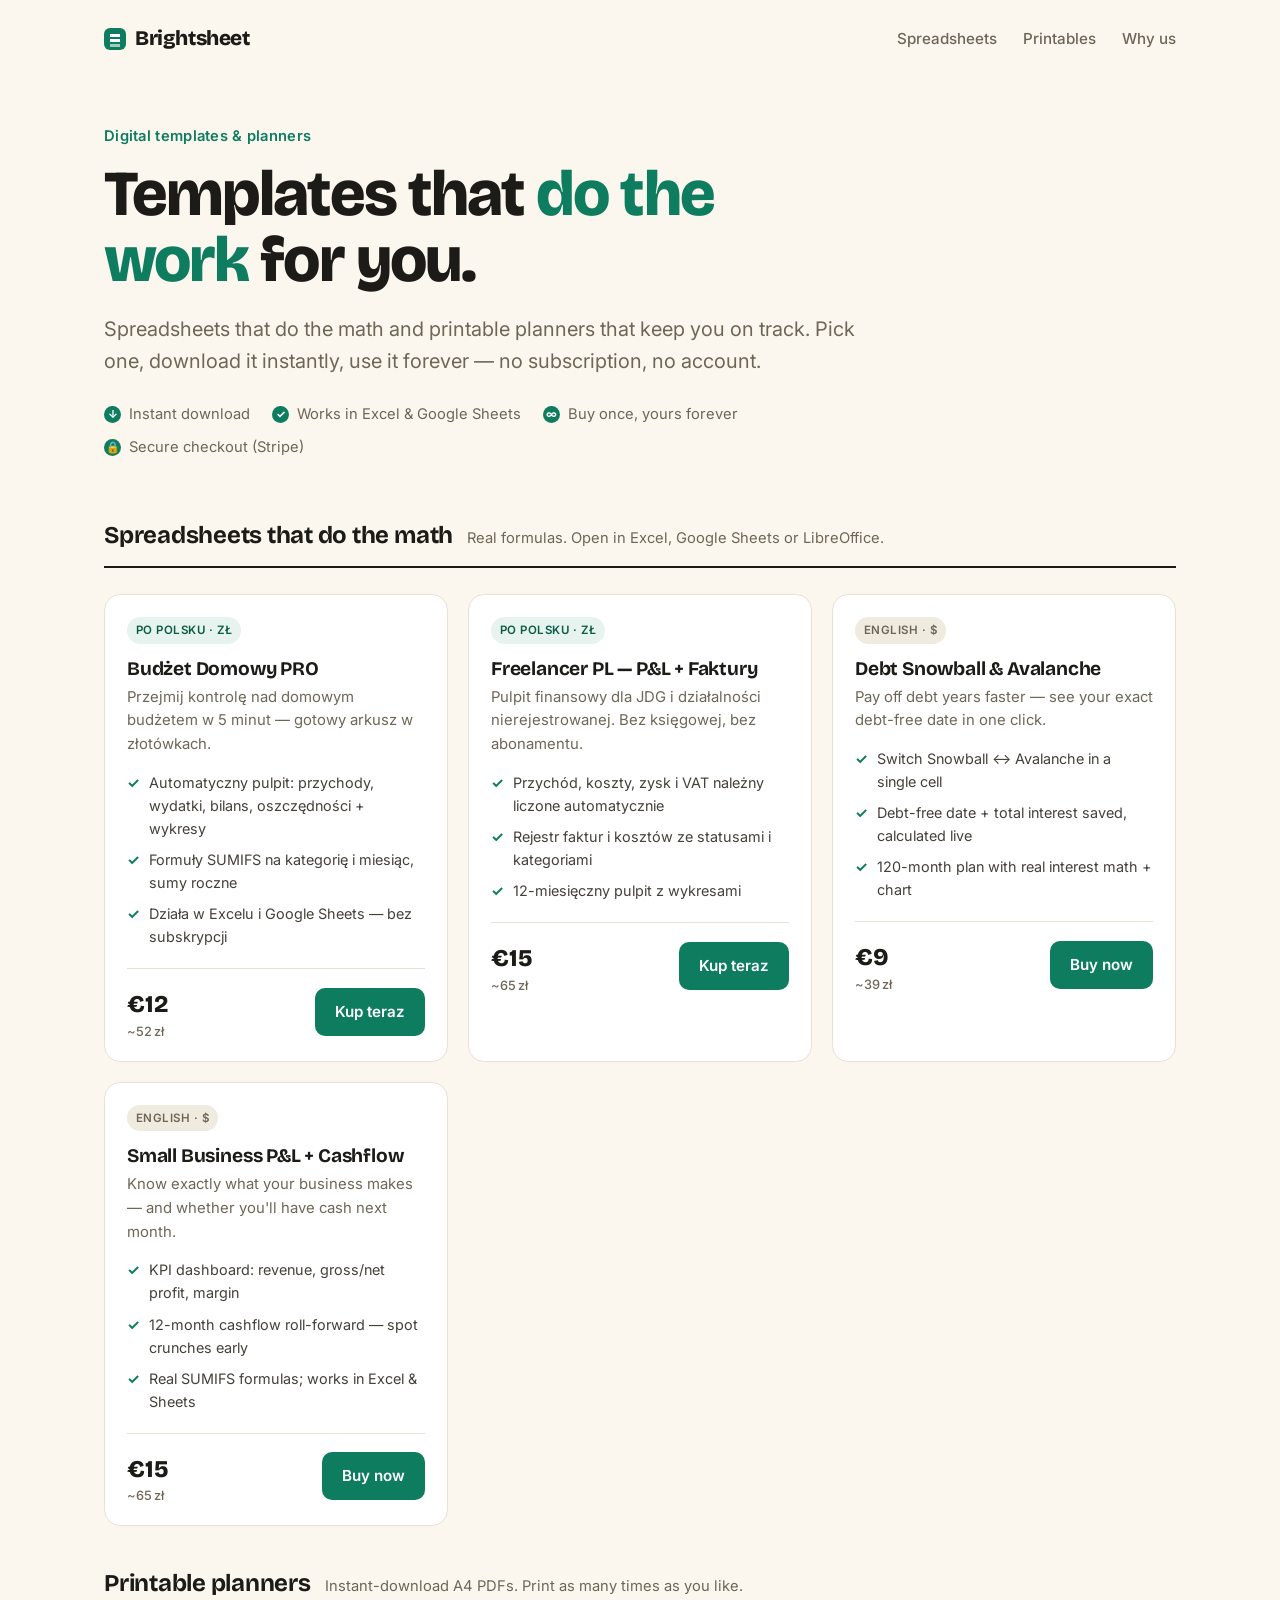
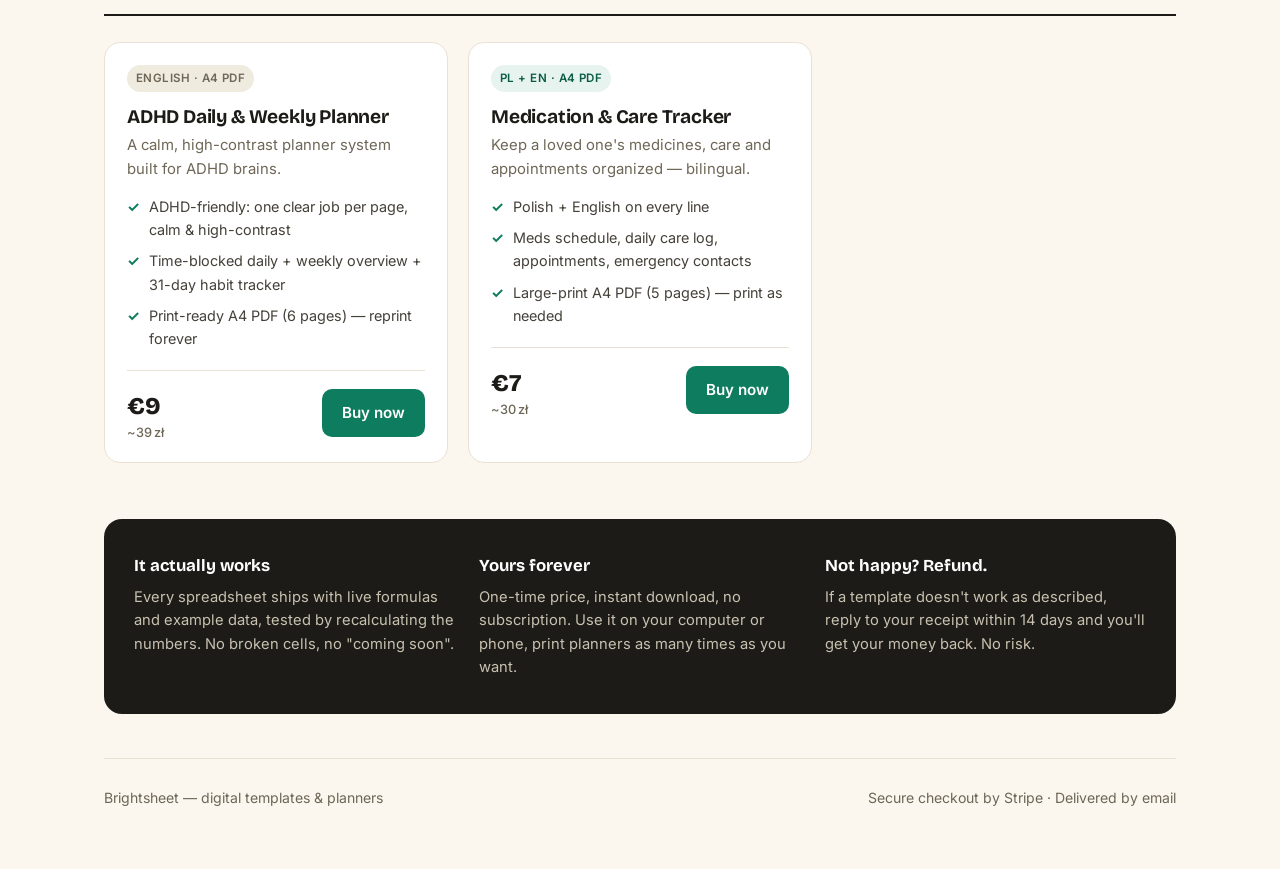
==== docs/index.html @ 7591a25f "Brightsheet storefront: 6 digital products with live Stripe checkout Co-Authored-By: Claude Opus 4.8" ====
<!DOCTYPE html>
<html lang="en">
<head>
<script>document.documentElement.classList.add("js");</script>
<meta charset="UTF-8" />
<meta name="viewport" content="width=device-width, initial-scale=1.0" />
<title>Brightsheet — templates &amp; planners that do the work for you</title>
<meta name="description" content="Spreadsheets that do the math and printable planners that keep you on track. Instant download, works in Excel & Google Sheets, yours forever." />
<meta property="og:type" content="website" />
<meta property="og:title" content="Brightsheet — templates & planners that do the work for you" />
<meta property="og:description" content="Budget, freelancer P&L, debt payoff, small-business cashflow, ADHD planner, care tracker. Instant download. Works in Excel & Google Sheets." />
<meta property="og:url" content="https://dismaaay.github.io/brightsheet/" />
<meta name="twitter:card" content="summary_large_image" />
<link rel="preconnect" href="https://fonts.googleapis.com" />
<link rel="preconnect" href="https://fonts.gstatic.com" crossorigin />
<link href="https://fonts.googleapis.com/css2?family=Bricolage+Grotesque:opsz,wght@12..96,500;12..96,700;12..96,800&family=Inter:wght@400;500;600&display=swap" rel="stylesheet" />
<style>
  :root {
    --paper: #FBF7EF;
    --card: #FFFFFF;
    --ink: #1C1B17;
    --muted: #6E6757;
    --line: #E9E1D3;
    --green: #0E7C5E;
    --green-deep: #0A5C45;
    --amber: #E9A23B;
    --display: "Bricolage Grotesque", system-ui, sans-serif;
    --body: "Inter", system-ui, sans-serif;
    --maxw: 1120px;
  }
  * { box-sizing: border-box; margin: 0; padding: 0; }
  html { scroll-behavior: smooth; }
  body { background: var(--paper); color: var(--ink); font-family: var(--body); line-height: 1.6; -webkit-font-smoothing: antialiased; }
  ::selection { background: var(--green); color: #fff; }
  .wrap { max-width: var(--maxw); margin: 0 auto; padding: 0 24px; }
  a { color: inherit; }

  header.nav { display: flex; align-items: center; justify-content: space-between; padding: 22px 0; }
  .brand { font-family: var(--display); font-weight: 800; font-size: 1.3rem; letter-spacing: -0.02em; display: flex; align-items: center; gap: 9px; }
  .brand .mark { width: 22px; height: 22px; border-radius: 6px; background: var(--green); display: inline-block; position: relative; }
  .brand .mark::after { content: ""; position: absolute; inset: 6px 6px auto 6px; height: 3px; background: #fff; box-shadow: 0 5px 0 #fff, 0 10px 0 rgba(255,255,255,.6); }
  .nav .links a { text-decoration: none; color: var(--muted); margin-left: 22px; font-size: 0.95rem; font-weight: 500; }
  .nav .links a:hover { color: var(--ink); }
  @media (max-width: 620px){ .nav .links { display: none; } }

  /* hero */
  .hero { padding: 48px 0 26px; max-width: 760px; }
  .eyebrow { font-weight: 600; color: var(--green); letter-spacing: 0.02em; font-size: 0.92rem; }
  .hero h1 { font-family: var(--display); font-weight: 800; font-size: clamp(2.3rem, 6vw, 4rem); line-height: 1.03; letter-spacing: -0.03em; margin: 12px 0 0; }
  .hero h1 em { font-style: normal; color: var(--green); }
  .hero p { color: var(--muted); font-size: clamp(1.05rem, 1.7vw, 1.25rem); margin-top: 20px; max-width: 60ch; }
  .trust { display: flex; flex-wrap: wrap; gap: 10px 22px; margin-top: 26px; font-size: 0.92rem; color: var(--muted); }
  .trust span { display: inline-flex; align-items: center; gap: 8px; }
  .trust .tick { width: 17px; height: 17px; border-radius: 50%; background: var(--green); color: #fff; display: inline-grid; place-items: center; font-size: 11px; font-weight: 700; }

  /* category */
  .cat { padding: 30px 0 8px; }
  .cat-head { display: flex; align-items: baseline; gap: 14px; border-bottom: 2px solid var(--ink); padding-bottom: 12px; margin-bottom: 26px; }
  .cat-head h2 { font-family: var(--display); font-weight: 700; font-size: 1.5rem; letter-spacing: -0.01em; }
  .cat-head .note { color: var(--muted); font-size: 0.92rem; }

  .grid { display: grid; grid-template-columns: repeat(3, 1fr); gap: 20px; }
  @media (max-width: 900px){ .grid { grid-template-columns: 1fr 1fr; } }
  @media (max-width: 620px){ .grid { grid-template-columns: 1fr; } }

  .card { background: var(--card); border: 1px solid var(--line); border-radius: 16px; padding: 22px; display: flex; flex-direction: column; transition: transform .18s ease, box-shadow .18s ease; }
  .card:hover { transform: translateY(-3px); box-shadow: 0 18px 40px -22px rgba(28,27,23,.35); }
  .card .tag { align-self: flex-start; font-size: 0.72rem; font-weight: 600; letter-spacing: 0.04em; text-transform: uppercase; padding: 4px 9px; border-radius: 999px; background: #F0EBDF; color: var(--muted); }
  .card .tag.pl { background: #E7F3EE; color: var(--green-deep); }
  .card h3 { font-family: var(--display); font-weight: 700; font-size: 1.2rem; letter-spacing: -0.01em; margin: 14px 0 6px; line-height: 1.15; }
  .card .sub { color: var(--muted); font-size: 0.93rem; }
  .card ul { list-style: none; margin: 14px 0 0; display: flex; flex-direction: column; gap: 8px; }
  .card li { position: relative; padding-left: 22px; font-size: 0.9rem; color: #45413a; }
  .card li::before { content: "✓"; position: absolute; left: 0; color: var(--green); font-weight: 700; }
  .card .buy { margin-top: 20px; display: flex; align-items: center; justify-content: space-between; gap: 12px; padding-top: 16px; border-top: 1px solid var(--line); }
  .price { font-family: var(--display); font-weight: 800; font-size: 1.5rem; letter-spacing: -0.01em; }
  .price small { font-family: var(--body); font-weight: 500; font-size: 0.8rem; color: var(--muted); display: block; line-height: 1; margin-top: 2px; }
  .btn { background: var(--green); color: #fff; text-decoration: none; font-weight: 600; font-size: 0.95rem; padding: 12px 20px; border-radius: 10px; white-space: nowrap; transition: background .18s; }
  .btn:hover { background: var(--green-deep); }

  /* guarantee band */
  .band { margin: 48px 0 10px; background: var(--ink); color: #F5F0E6; border-radius: 18px; padding: 34px 30px; display: grid; grid-template-columns: repeat(3,1fr); gap: 24px; }
  @media (max-width: 760px){ .band { grid-template-columns: 1fr; } }
  .band h4 { font-family: var(--display); font-weight: 700; font-size: 1.05rem; margin-bottom: 6px; color: #fff; }
  .band p { color: #C9C1B0; font-size: 0.92rem; }

  footer { margin-top: 44px; padding: 28px 0 60px; border-top: 1px solid var(--line); color: var(--muted); font-size: 0.88rem; display: flex; justify-content: space-between; flex-wrap: wrap; gap: 10px; }

  html.js .reveal { opacity: 0; transform: translateY(16px); transition: opacity .6s ease, transform .6s ease; }
  html.js .reveal.in { opacity: 1; transform: none; }
  @media (prefers-reduced-motion: reduce){ *,*::before,*::after{ animation:none!important; transition:none!important; } html.js .reveal{ opacity:1; transform:none; } html{ scroll-behavior:auto; } }
  :focus-visible { outline: 2px solid var(--green); outline-offset: 3px; border-radius: 6px; }
</style>
</head>
<body>
<div class="wrap">
  <header class="nav">
    <div class="brand"><span class="mark" aria-hidden="true"></span> Brightsheet</div>
    <nav class="links" aria-label="Primary">
      <a href="#spreadsheets">Spreadsheets</a>
      <a href="#printables">Printables</a>
      <a href="#guarantee">Why us</a>
    </nav>
  </header>

  <section class="hero">
    <div class="eyebrow">Digital templates &amp; planners</div>
    <h1>Templates that <em>do the work</em> for you.</h1>
    <p>Spreadsheets that do the math and printable planners that keep you on track. Pick one, download it instantly, use it forever — no subscription, no account.</p>
    <div class="trust">
      <span><span class="tick">↓</span> Instant download</span>
      <span><span class="tick">✓</span> Works in Excel &amp; Google Sheets</span>
      <span><span class="tick">∞</span> Buy once, yours forever</span>
      <span><span class="tick">🔒</span> Secure checkout (Stripe)</span>
    </div>
  </section>

  <!-- SPREADSHEETS -->
  <section class="cat" id="spreadsheets">
    <div class="cat-head"><h2>Spreadsheets that do the math</h2><span class="note">Real formulas. Open in Excel, Google Sheets or LibreOffice.</span></div>
    <div class="grid">

      <article class="card reveal">
        <span class="tag pl">Po polsku · zł</span>
        <h3>Budżet Domowy PRO</h3>
        <p class="sub">Przejmij kontrolę nad domowym budżetem w 5 minut — gotowy arkusz w złotówkach.</p>
        <ul>
          <li>Automatyczny pulpit: przychody, wydatki, bilans, oszczędności + wykresy</li>
          <li>Formuły SUMIFS na kategorię i miesiąc, sumy roczne</li>
          <li>Działa w Excelu i Google Sheets — bez subskrypcji</li>
        </ul>
        <div class="buy">
          <div class="price">€12<small>~52 zł</small></div>
          <a class="btn" href="https://buy.stripe.com/14A3cwc358R63Hp0Ov1gs04">Kup teraz</a>
        </div>
      </article>

      <article class="card reveal">
        <span class="tag pl">Po polsku · zł</span>
        <h3>Freelancer PL — P&amp;L + Faktury</h3>
        <p class="sub">Pulpit finansowy dla JDG i działalności nierejestrowanej. Bez księgowej, bez abonamentu.</p>
        <ul>
          <li>Przychód, koszty, zysk i VAT należny liczone automatycznie</li>
          <li>Rejestr faktur i kosztów ze statusami i kategoriami</li>
          <li>12-miesięczny pulpit z wykresami</li>
        </ul>
        <div class="buy">
          <div class="price">€15<small>~65 zł</small></div>
          <a class="btn" href="https://buy.stripe.com/bJecN6ffh4AQcdV8gX1gs05">Kup teraz</a>
        </div>
      </article>

      <article class="card reveal">
        <span class="tag">English · $</span>
        <h3>Debt Snowball &amp; Avalanche</h3>
        <p class="sub">Pay off debt years faster — see your exact debt-free date in one click.</p>
        <ul>
          <li>Switch Snowball ↔ Avalanche in a single cell</li>
          <li>Debt-free date + total interest saved, calculated live</li>
          <li>120-month plan with real interest math + chart</li>
        </ul>
        <div class="buy">
          <div class="price">€9<small>~39 zł</small></div>
          <a class="btn" href="https://buy.stripe.com/5kQ00k6IL5EU4Lt0Ov1gs06">Buy now</a>
        </div>
      </article>

      <article class="card reveal">
        <span class="tag">English · $</span>
        <h3>Small Business P&amp;L + Cashflow</h3>
        <p class="sub">Know exactly what your business makes — and whether you'll have cash next month.</p>
        <ul>
          <li>KPI dashboard: revenue, gross/net profit, margin</li>
          <li>12-month cashflow roll-forward — spot crunches early</li>
          <li>Real SUMIFS formulas; works in Excel &amp; Sheets</li>
        </ul>
        <div class="buy">
          <div class="price">€15<small>~65 zł</small></div>
          <a class="btn" href="https://buy.stripe.com/9B66oI3wz2sI7XFgNt1gs09">Buy now</a>
        </div>
      </article>

    </div>
  </section>

  <!-- PRINTABLES -->
  <section class="cat" id="printables">
    <div class="cat-head"><h2>Printable planners</h2><span class="note">Instant-download A4 PDFs. Print as many times as you like.</span></div>
    <div class="grid">

      <article class="card reveal">
        <span class="tag">English · A4 PDF</span>
        <h3>ADHD Daily &amp; Weekly Planner</h3>
        <p class="sub">A calm, high-contrast planner system built for ADHD brains.</p>
        <ul>
          <li>ADHD-friendly: one clear job per page, calm &amp; high-contrast</li>
          <li>Time-blocked daily + weekly overview + 31-day habit tracker</li>
          <li>Print-ready A4 PDF (6 pages) — reprint forever</li>
        </ul>
        <div class="buy">
          <div class="price">€9<small>~39 zł</small></div>
          <a class="btn" href="https://buy.stripe.com/3cI9AU0kn3wMgubgNt1gs07">Buy now</a>
        </div>
      </article>

      <article class="card reveal">
        <span class="tag pl">PL + EN · A4 PDF</span>
        <h3>Medication &amp; Care Tracker</h3>
        <p class="sub">Keep a loved one's medicines, care and appointments organized — bilingual.</p>
        <ul>
          <li>Polish + English on every line</li>
          <li>Meds schedule, daily care log, appointments, emergency contacts</li>
          <li>Large-print A4 PDF (5 pages) — print as needed</li>
        </ul>
        <div class="buy">
          <div class="price">€7<small>~30 zł</small></div>
          <a class="btn" href="https://buy.stripe.com/dRm7sM0kn9VacdV2WD1gs08">Buy now</a>
        </div>
      </article>

    </div>
  </section>

  <!-- GUARANTEE -->
  <section class="band" id="guarantee">
    <div>
      <h4>It actually works</h4>
      <p>Every spreadsheet ships with live formulas and example data, tested by recalculating the numbers. No broken cells, no "coming soon".</p>
    </div>
    <div>
      <h4>Yours forever</h4>
      <p>One-time price, instant download, no subscription. Use it on your computer or phone, print planners as many times as you want.</p>
    </div>
    <div>
      <h4>Not happy? Refund.</h4>
      <p>If a template doesn't work as described, reply to your receipt within 14 days and you'll get your money back. No risk.</p>
    </div>
  </section>

  <footer>
    <span>Brightsheet — digital templates &amp; planners</span>
    <span>Secure checkout by Stripe · Delivered by email</span>
  </footer>
</div>
<script>
  (function(){ var io=new IntersectionObserver(function(es){es.forEach(function(e){if(e.isIntersecting){e.target.classList.add("in");io.unobserve(e.target);}})},{threshold:0.12}); document.querySelectorAll(".reveal").forEach(function(el){io.observe(el);}); })();
</script>
</body>
</html>
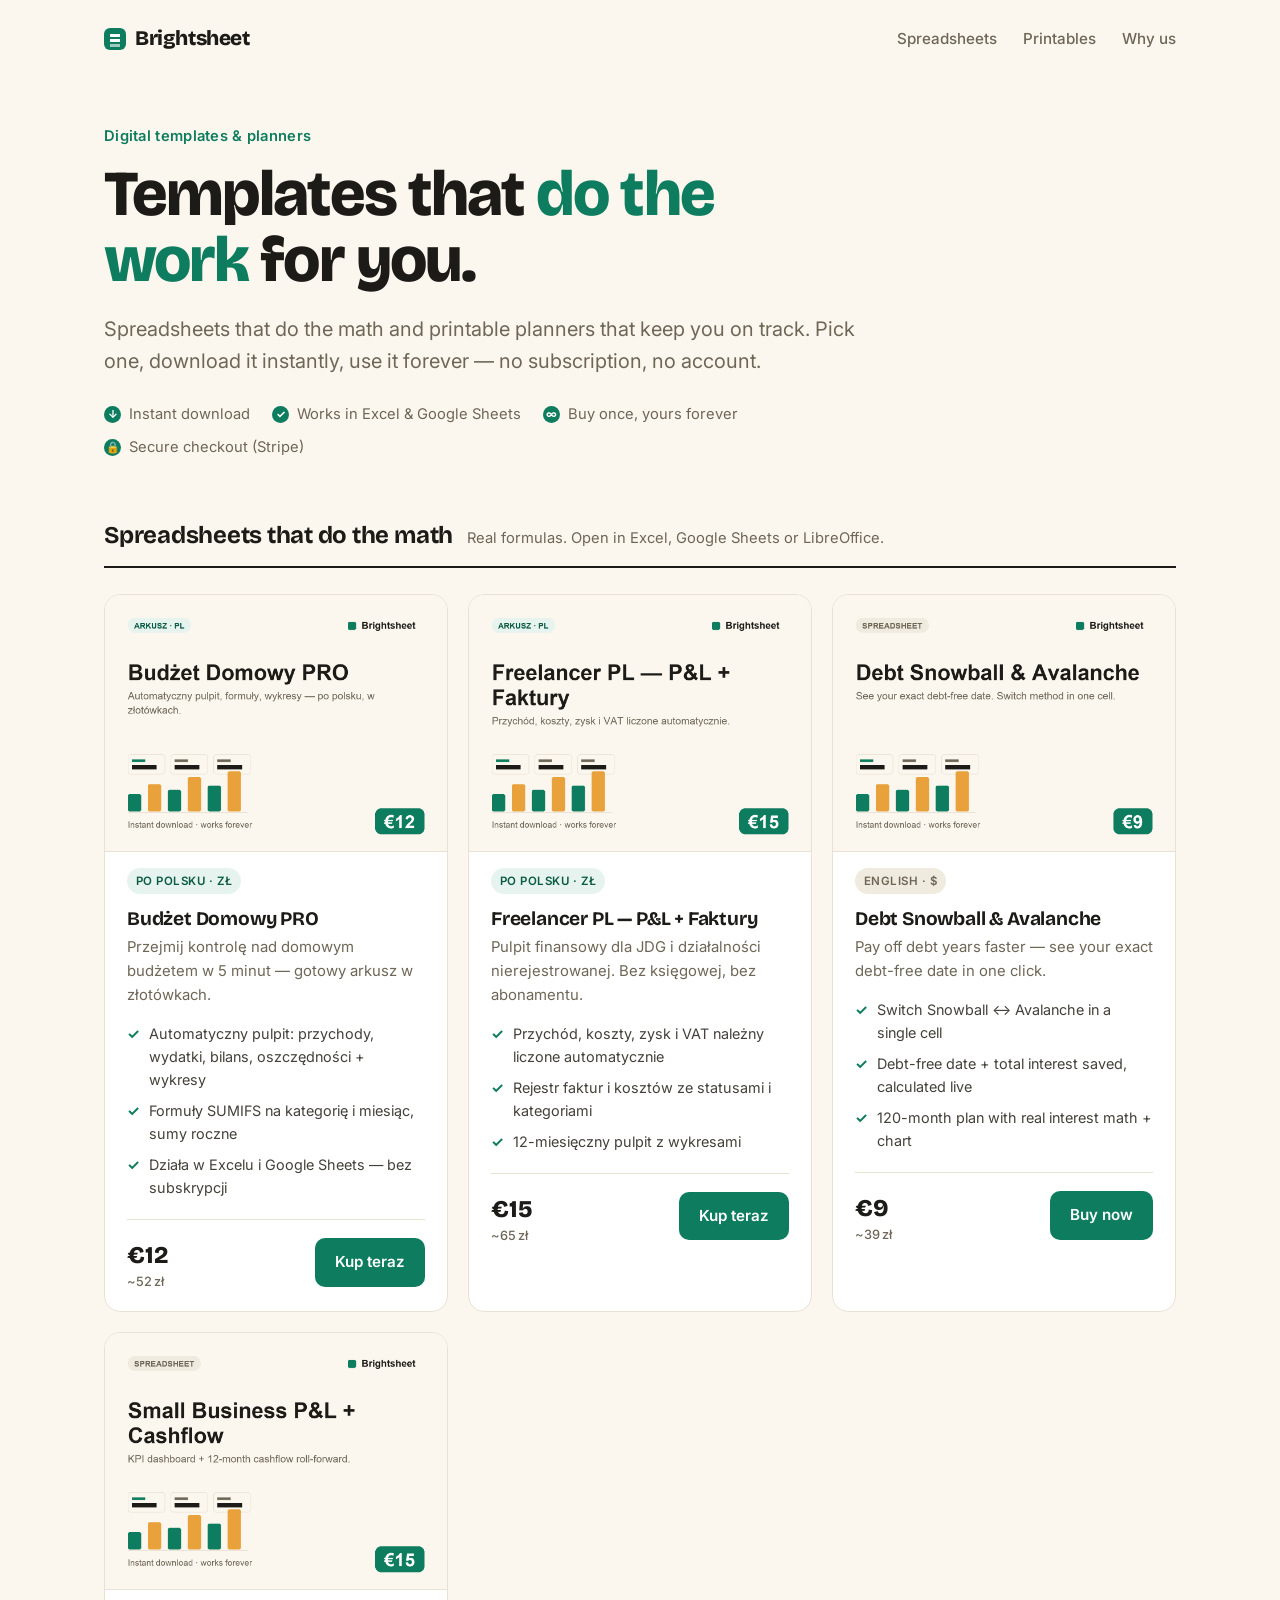
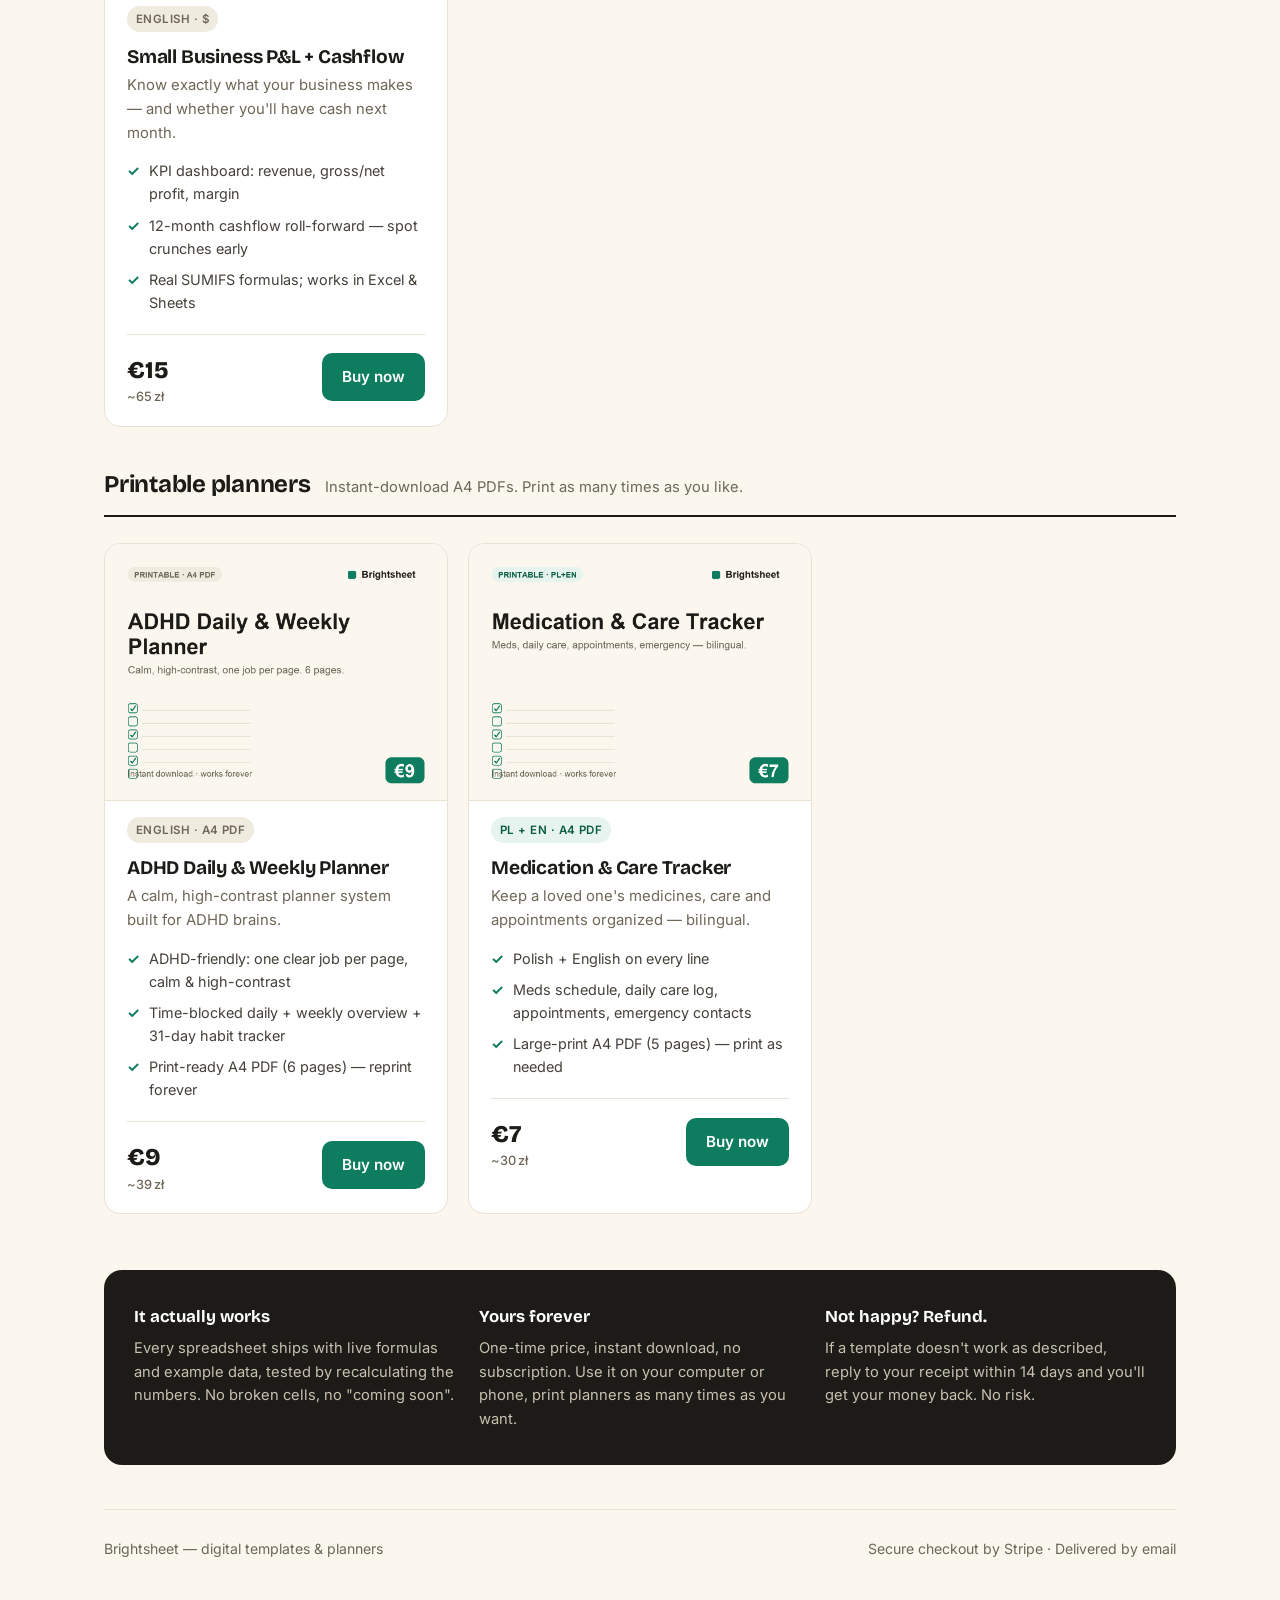
==== commit 5ba295ad: "Add product cover images to store cards" ====
--- a/docs/index.html
+++ b/docs/index.html
@@ -67,6 +67,7 @@
   .card:hover { transform: translateY(-3px); box-shadow: 0 18px 40px -22px rgba(28,27,23,.35); }
   .card .tag { align-self: flex-start; font-size: 0.72rem; font-weight: 600; letter-spacing: 0.04em; text-transform: uppercase; padding: 4px 9px; border-radius: 999px; background: #F0EBDF; color: var(--muted); }
   .card .tag.pl { background: #E7F3EE; color: var(--green-deep); }
+  .card .thumb { width: calc(100% + 44px); margin: -22px -22px 16px -22px; display: block; aspect-ratio: 1200 / 900; object-fit: cover; border-radius: 15px 15px 0 0; border-bottom: 1px solid var(--line); background: var(--paper); }
   .card h3 { font-family: var(--display); font-weight: 700; font-size: 1.2rem; letter-spacing: -0.01em; margin: 14px 0 6px; line-height: 1.15; }
   .card .sub { color: var(--muted); font-size: 0.93rem; }
   .card ul { list-style: none; margin: 14px 0 0; display: flex; flex-direction: column; gap: 8px; }
@@ -121,6 +122,7 @@
     <div class="grid">
 
       <article class="card reveal">
+        <img class="thumb" src="img/budzet-domowy-pro.png" alt="Budżet Domowy PRO — podgląd" loading="lazy" />
         <span class="tag pl">Po polsku · zł</span>
         <h3>Budżet Domowy PRO</h3>
         <p class="sub">Przejmij kontrolę nad domowym budżetem w 5 minut — gotowy arkusz w złotówkach.</p>
@@ -136,6 +138,7 @@
       </article>
 
       <article class="card reveal">
+        <img class="thumb" src="img/freelancer-pl-pnl.png" alt="Freelancer PL P&amp;L — podgląd" loading="lazy" />
         <span class="tag pl">Po polsku · zł</span>
         <h3>Freelancer PL — P&amp;L + Faktury</h3>
         <p class="sub">Pulpit finansowy dla JDG i działalności nierejestrowanej. Bez księgowej, bez abonamentu.</p>
@@ -151,6 +154,7 @@
       </article>
 
       <article class="card reveal">
+        <img class="thumb" src="img/debt-snowball.png" alt="Debt Snowball &amp; Avalanche — preview" loading="lazy" />
         <span class="tag">English · $</span>
         <h3>Debt Snowball &amp; Avalanche</h3>
         <p class="sub">Pay off debt years faster — see your exact debt-free date in one click.</p>
@@ -166,6 +170,7 @@
       </article>
 
       <article class="card reveal">
+        <img class="thumb" src="img/smallbiz-pnl-en.png" alt="Small Business P&amp;L + Cashflow — preview" loading="lazy" />
         <span class="tag">English · $</span>
         <h3>Small Business P&amp;L + Cashflow</h3>
         <p class="sub">Know exactly what your business makes — and whether you'll have cash next month.</p>
@@ -189,6 +194,7 @@
     <div class="grid">
 
       <article class="card reveal">
+        <img class="thumb" src="img/adhd-daily-planner.png" alt="ADHD Daily &amp; Weekly Planner — preview" loading="lazy" />
         <span class="tag">English · A4 PDF</span>
         <h3>ADHD Daily &amp; Weekly Planner</h3>
         <p class="sub">A calm, high-contrast planner system built for ADHD brains.</p>
@@ -204,6 +210,7 @@
       </article>
 
       <article class="card reveal">
+        <img class="thumb" src="img/care-med-tracker.png" alt="Medication &amp; Care Tracker — preview" loading="lazy" />
         <span class="tag pl">PL + EN · A4 PDF</span>
         <h3>Medication &amp; Care Tracker</h3>
         <p class="sub">Keep a loved one's medicines, care and appointments organized — bilingual.</p>
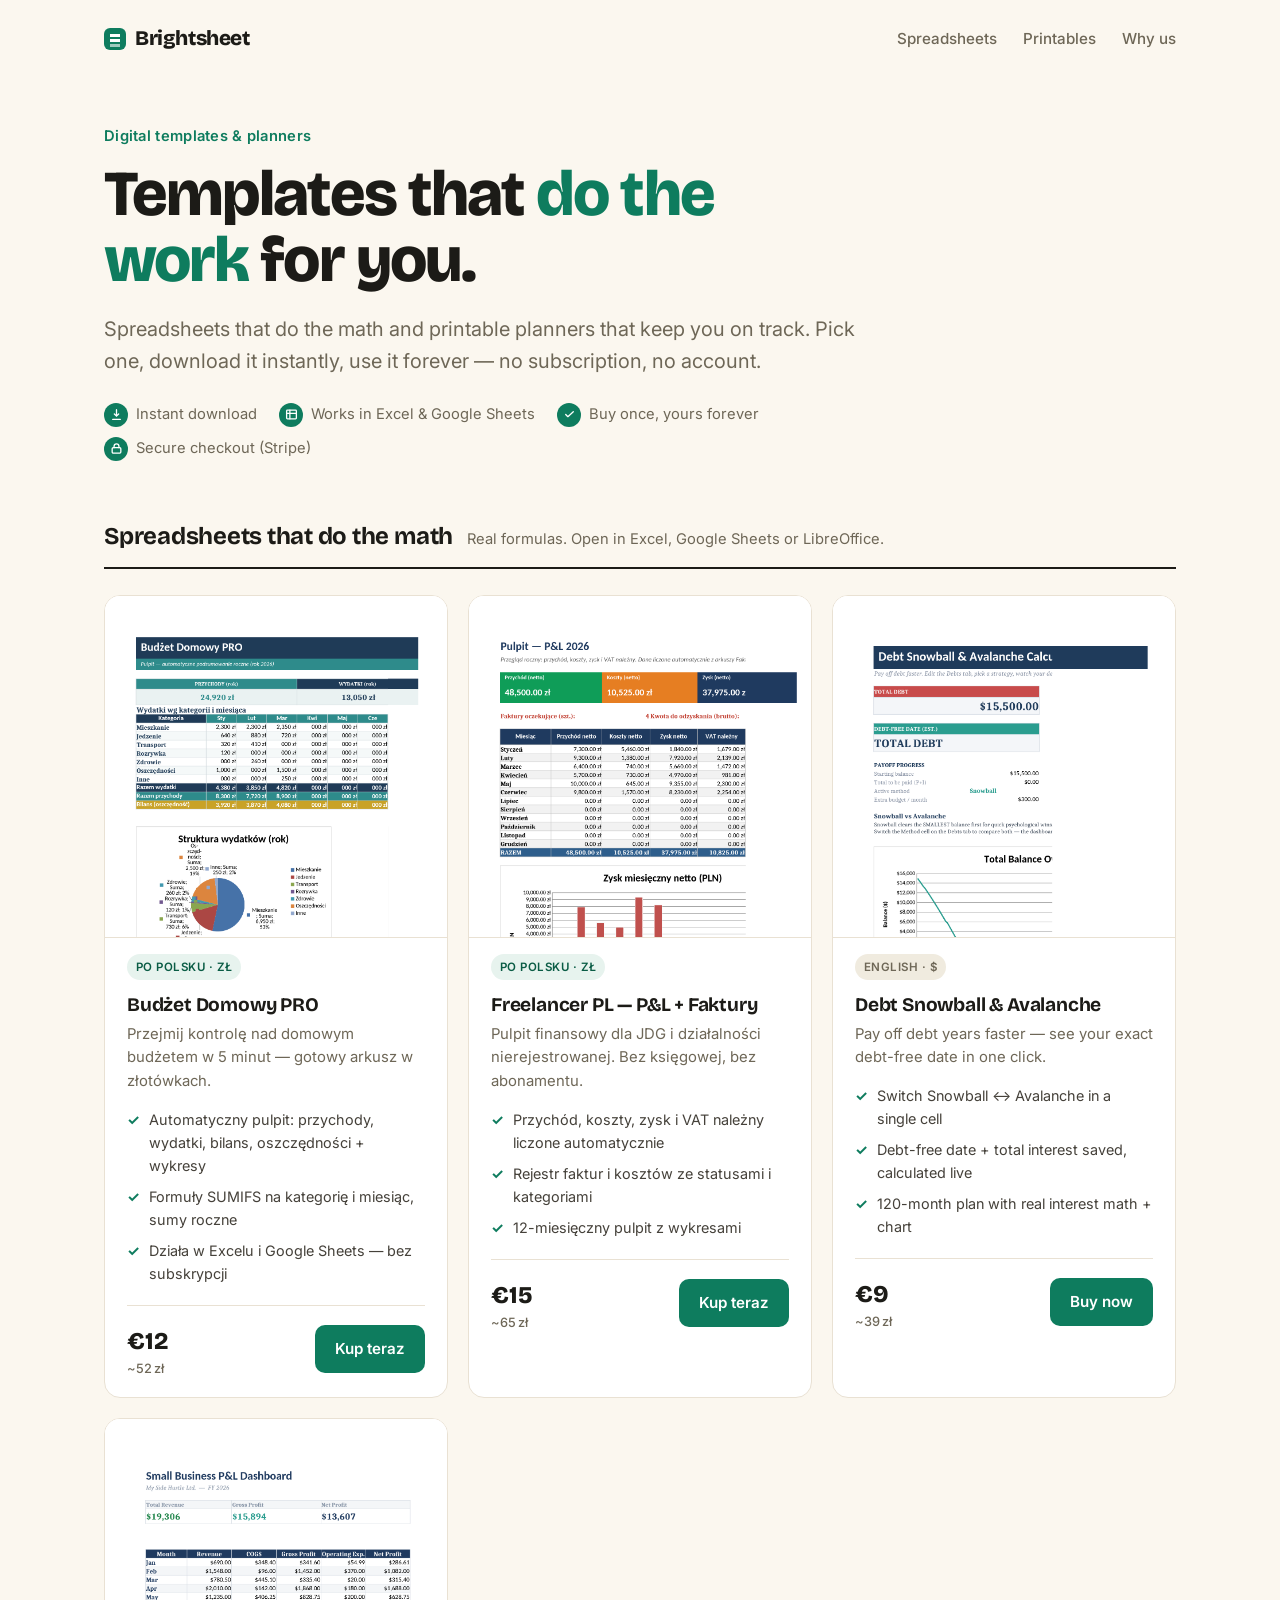
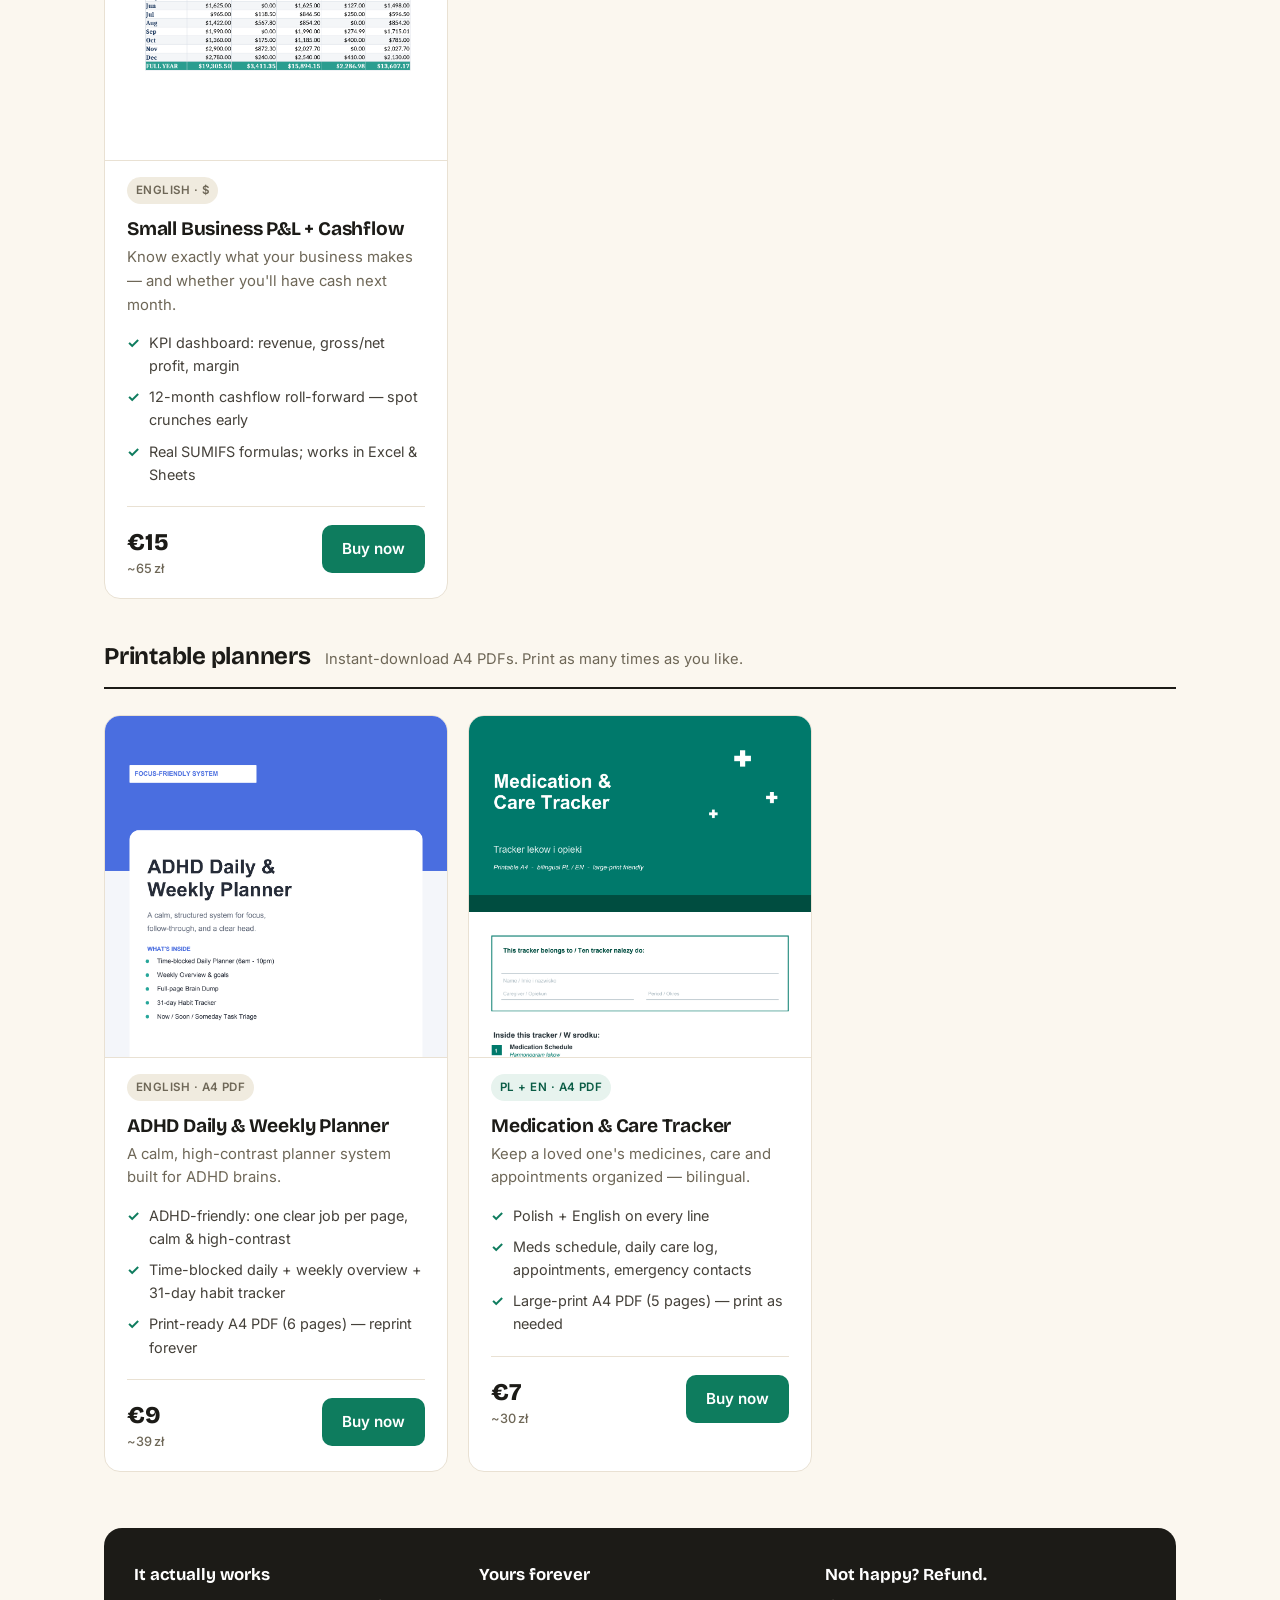
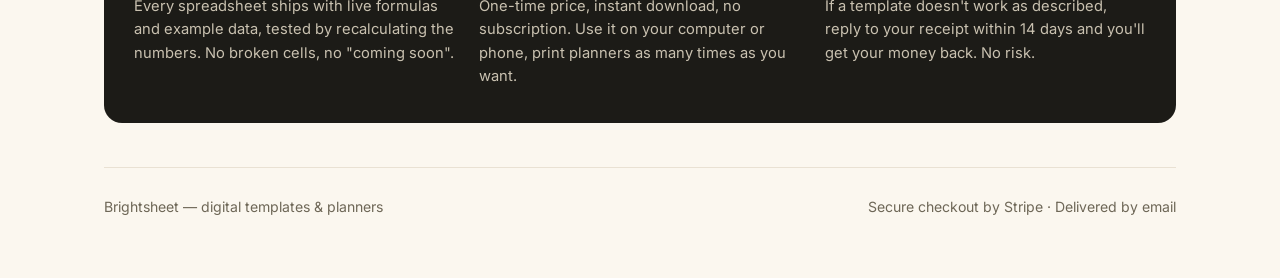
==== commit 53737724: "No-slop pass: real product-render thumbnails + SVG trust icons (square peek)" ====
--- a/docs/index.html
+++ b/docs/index.html
@@ -51,7 +51,9 @@
   .hero p { color: var(--muted); font-size: clamp(1.05rem, 1.7vw, 1.25rem); margin-top: 20px; max-width: 60ch; }
   .trust { display: flex; flex-wrap: wrap; gap: 10px 22px; margin-top: 26px; font-size: 0.92rem; color: var(--muted); }
   .trust span { display: inline-flex; align-items: center; gap: 8px; }
-  .trust .tick { width: 17px; height: 17px; border-radius: 50%; background: var(--green); color: #fff; display: inline-grid; place-items: center; font-size: 11px; font-weight: 700; }
+  .trust .tick { width: 24px; height: 24px; border-radius: 50%; background: var(--green); color: #fff; display: inline-grid; place-items: center; flex: none; }
+  .trust .tick svg { width: 13px; height: 13px; stroke: #fff; fill: none; stroke-width: 2.4; stroke-linecap: round; stroke-linejoin: round; }
+  .trust span { line-height: 1.2; }
 
   /* category */
   .cat { padding: 30px 0 8px; }
@@ -67,7 +69,7 @@
   .card:hover { transform: translateY(-3px); box-shadow: 0 18px 40px -22px rgba(28,27,23,.35); }
   .card .tag { align-self: flex-start; font-size: 0.72rem; font-weight: 600; letter-spacing: 0.04em; text-transform: uppercase; padding: 4px 9px; border-radius: 999px; background: #F0EBDF; color: var(--muted); }
   .card .tag.pl { background: #E7F3EE; color: var(--green-deep); }
-  .card .thumb { width: calc(100% + 44px); margin: -22px -22px 16px -22px; display: block; aspect-ratio: 1200 / 900; object-fit: cover; border-radius: 15px 15px 0 0; border-bottom: 1px solid var(--line); background: var(--paper); }
+  .card .thumb { width: calc(100% + 44px); margin: -22px -22px 16px -22px; display: block; aspect-ratio: 1 / 1; object-fit: cover; object-position: top center; border-radius: 15px 15px 0 0; border-bottom: 1px solid var(--line); background: #fff; }
   .card h3 { font-family: var(--display); font-weight: 700; font-size: 1.2rem; letter-spacing: -0.01em; margin: 14px 0 6px; line-height: 1.15; }
   .card .sub { color: var(--muted); font-size: 0.93rem; }
   .card ul { list-style: none; margin: 14px 0 0; display: flex; flex-direction: column; gap: 8px; }
@@ -109,10 +111,10 @@
     <h1>Templates that <em>do the work</em> for you.</h1>
     <p>Spreadsheets that do the math and printable planners that keep you on track. Pick one, download it instantly, use it forever — no subscription, no account.</p>
     <div class="trust">
-      <span><span class="tick">↓</span> Instant download</span>
-      <span><span class="tick">✓</span> Works in Excel &amp; Google Sheets</span>
-      <span><span class="tick">∞</span> Buy once, yours forever</span>
-      <span><span class="tick">🔒</span> Secure checkout (Stripe)</span>
+      <span><span class="tick"><svg viewBox="0 0 24 24"><path d="M12 3v12m0 0l-4-4m4 4l4-4M5 21h14"/></svg></span> Instant download</span>
+      <span><span class="tick"><svg viewBox="0 0 24 24"><rect x="3" y="4" width="18" height="16" rx="1.5"/><path d="M3 10h18M9 4v16"/></svg></span> Works in Excel &amp; Google Sheets</span>
+      <span><span class="tick"><svg viewBox="0 0 24 24"><path d="M5 12l4 4L19 7"/></svg></span> Buy once, yours forever</span>
+      <span><span class="tick"><svg viewBox="0 0 24 24"><rect x="4" y="10.5" width="16" height="10" rx="2"/><path d="M7.5 10.5V8a4.5 4.5 0 019 0v2.5"/></svg></span> Secure checkout (Stripe)</span>
     </div>
   </section>
 
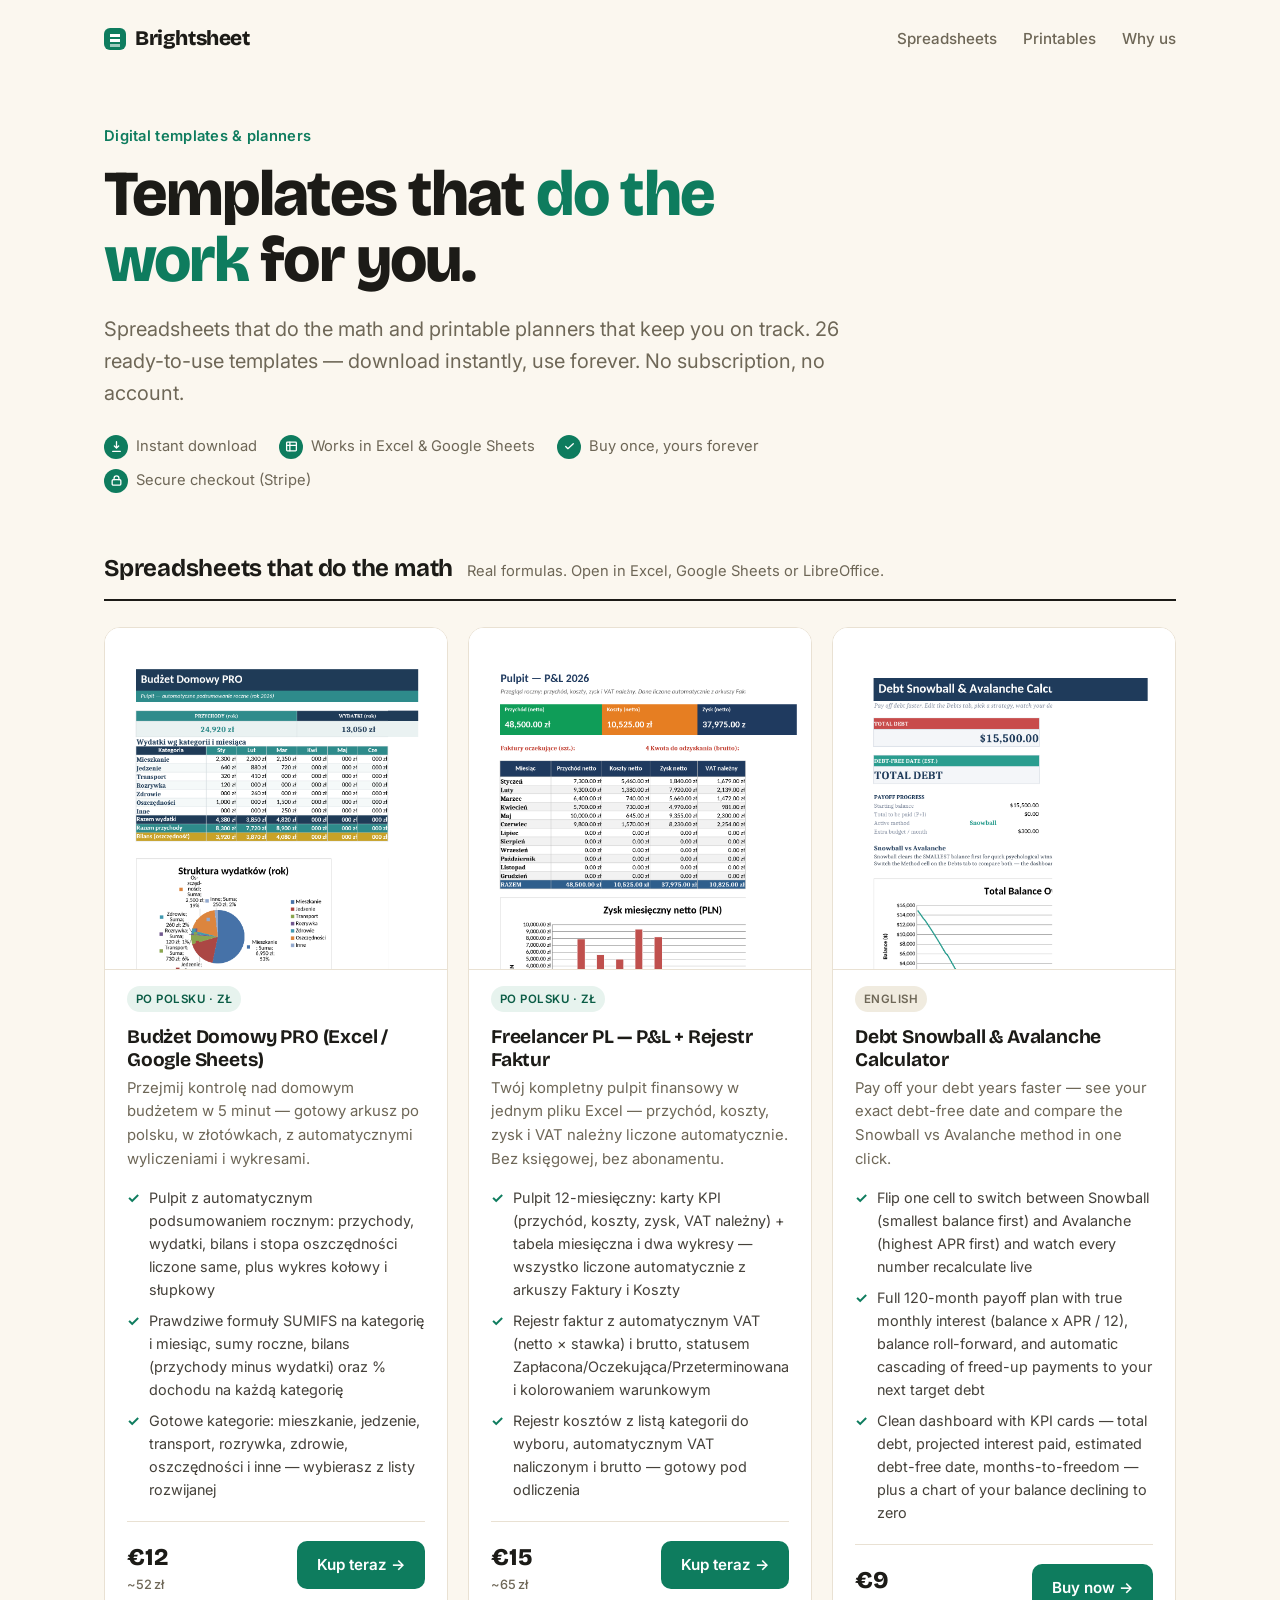
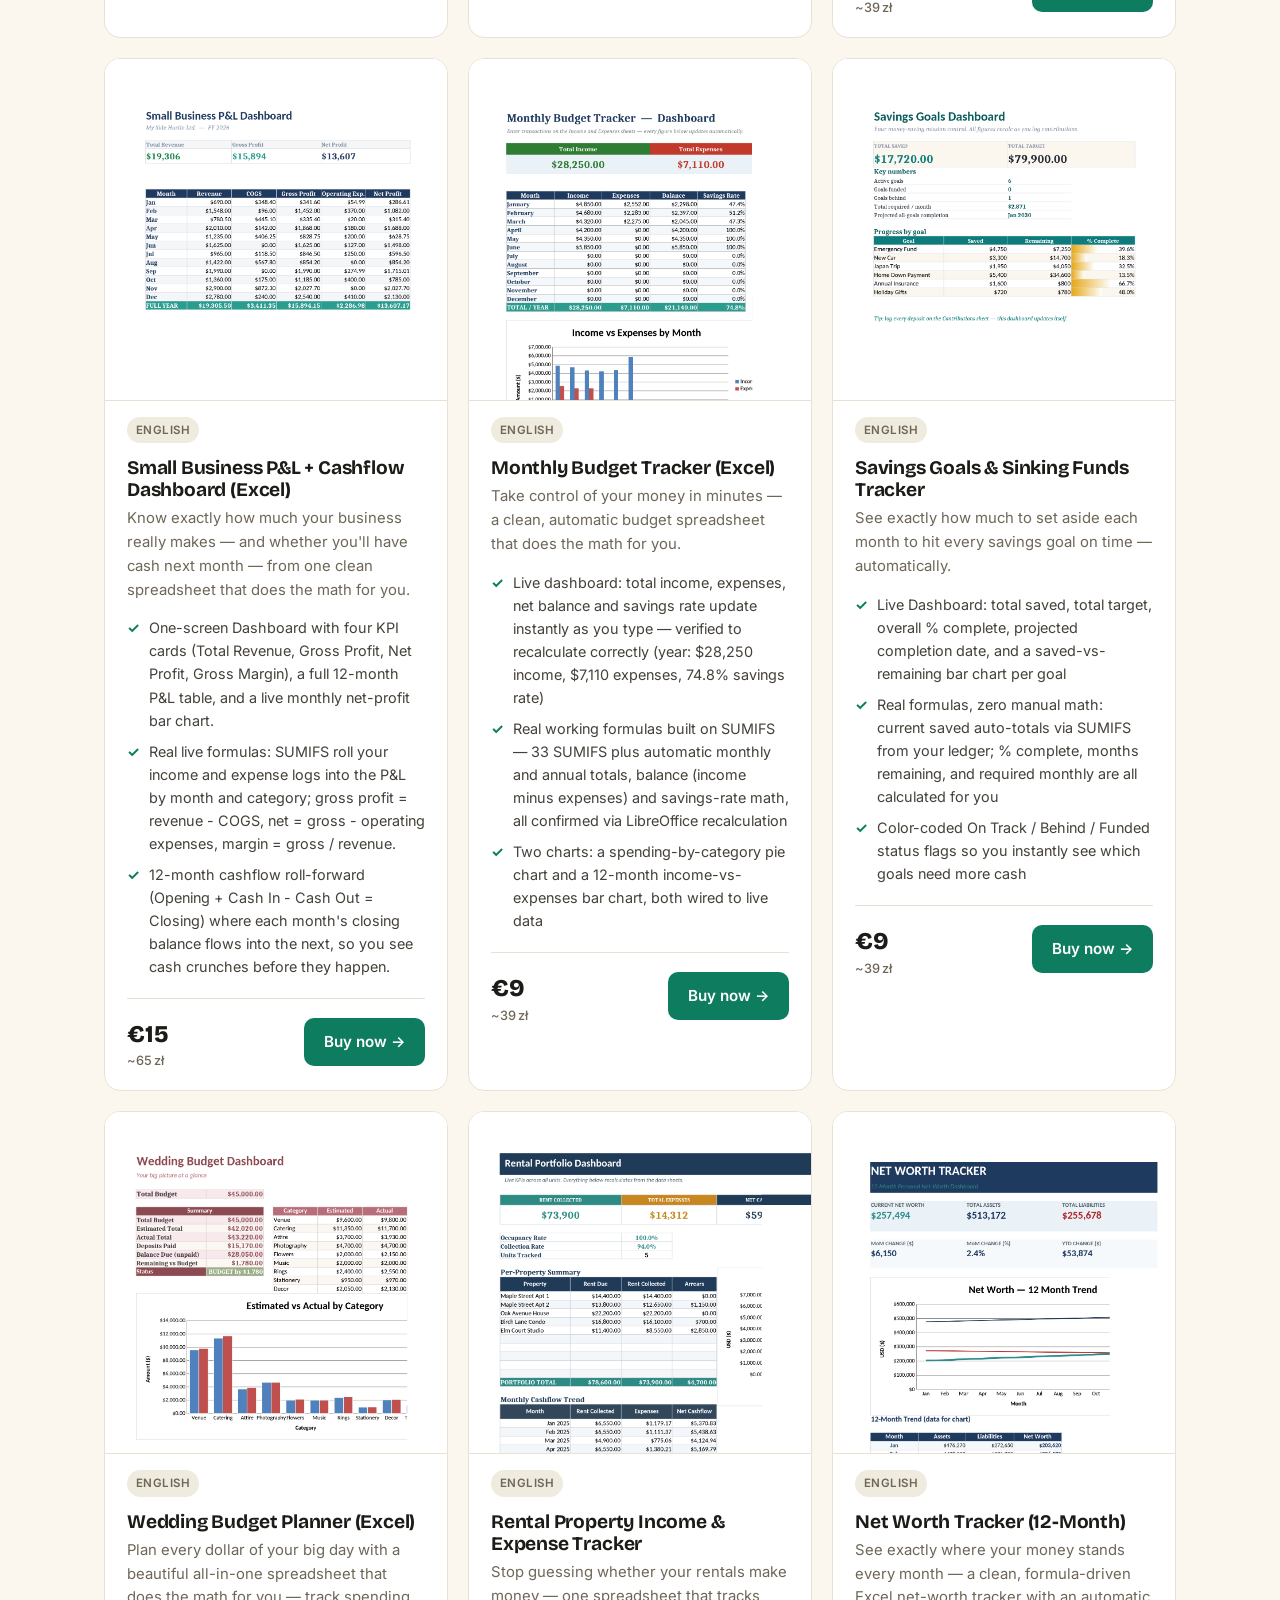
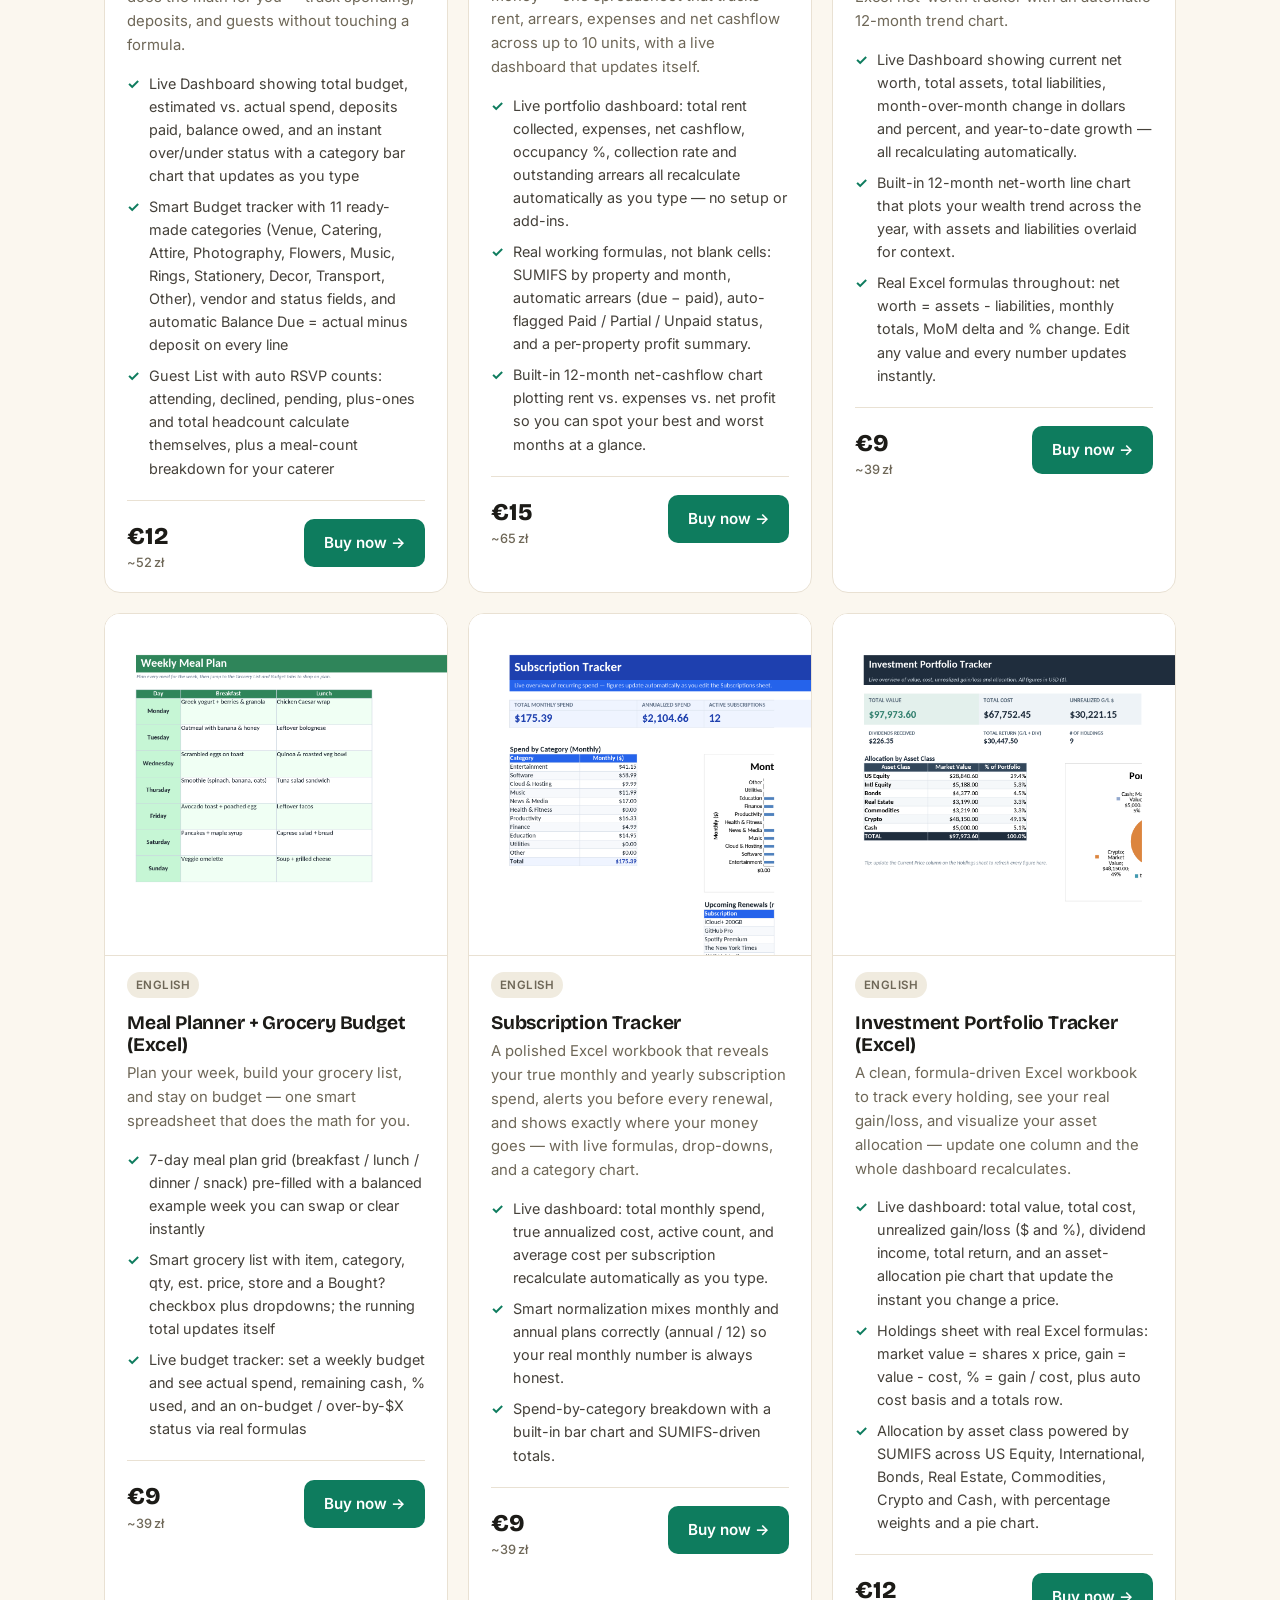
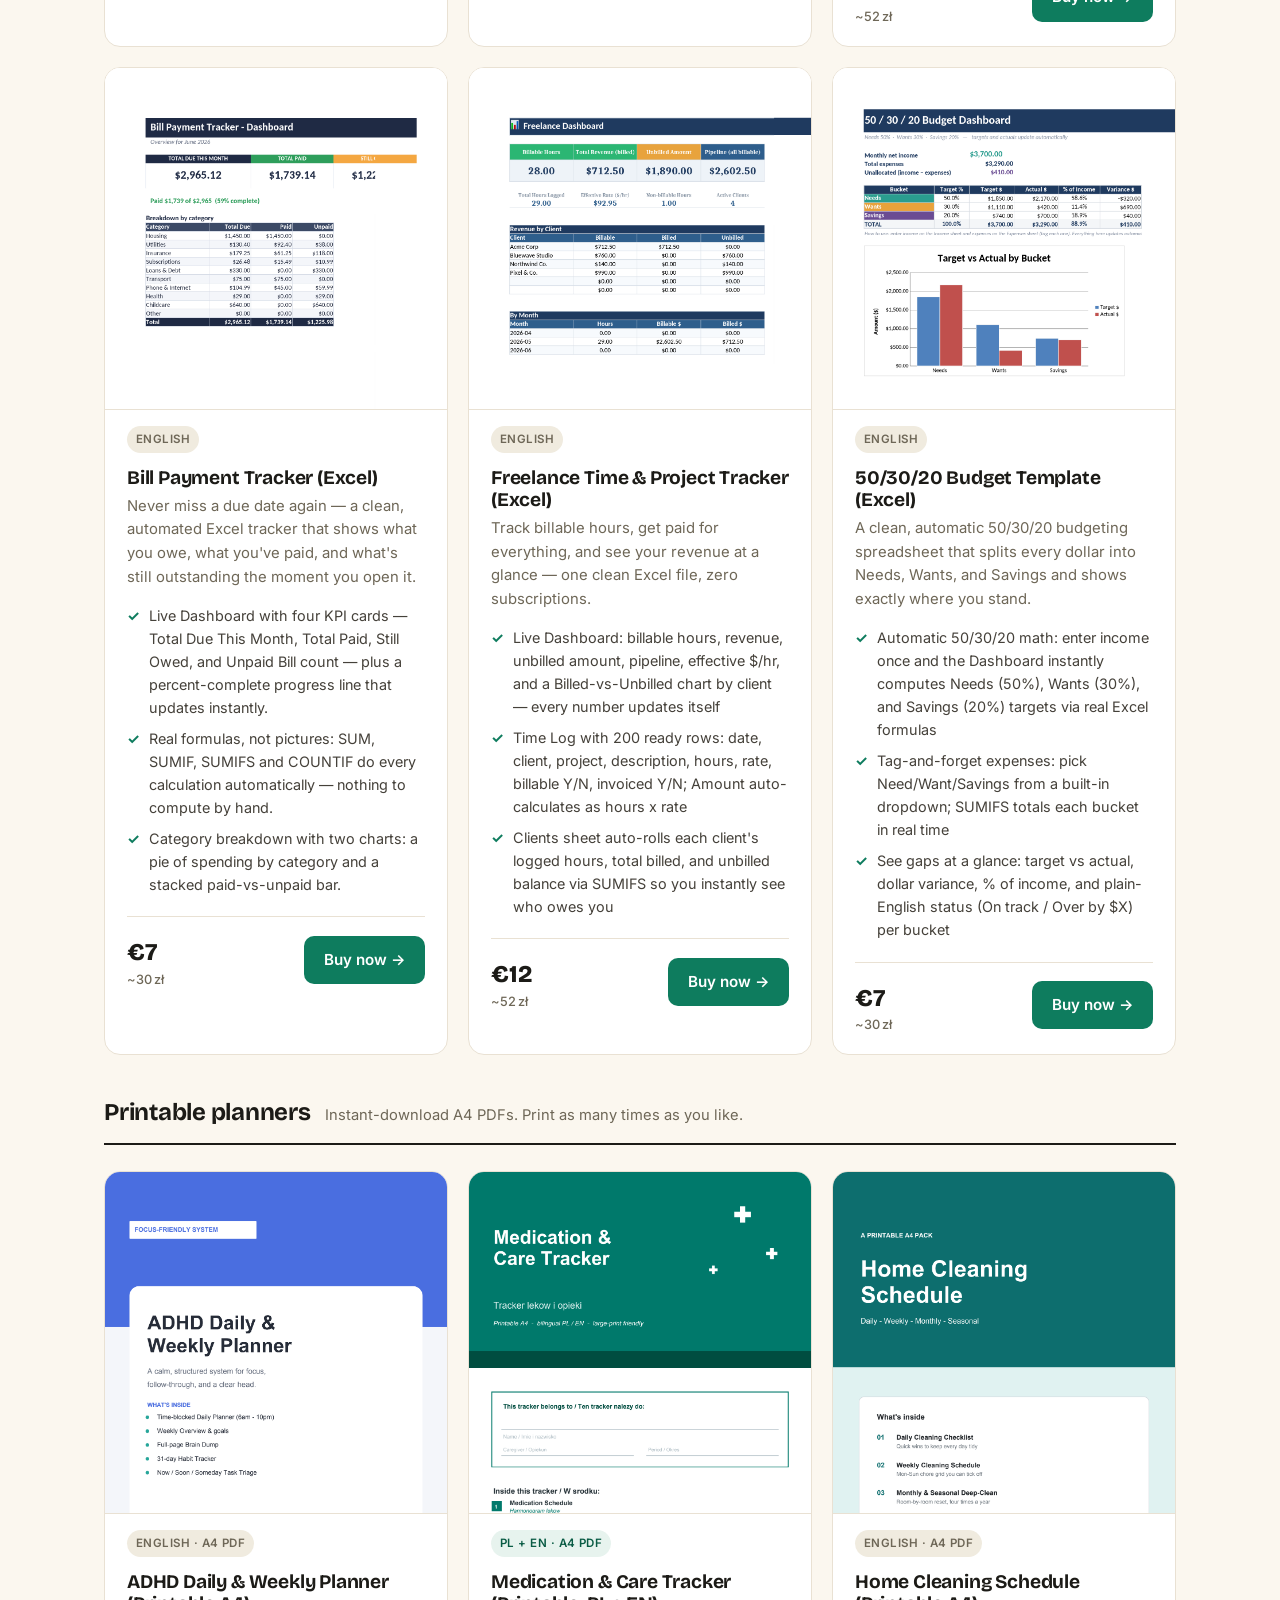
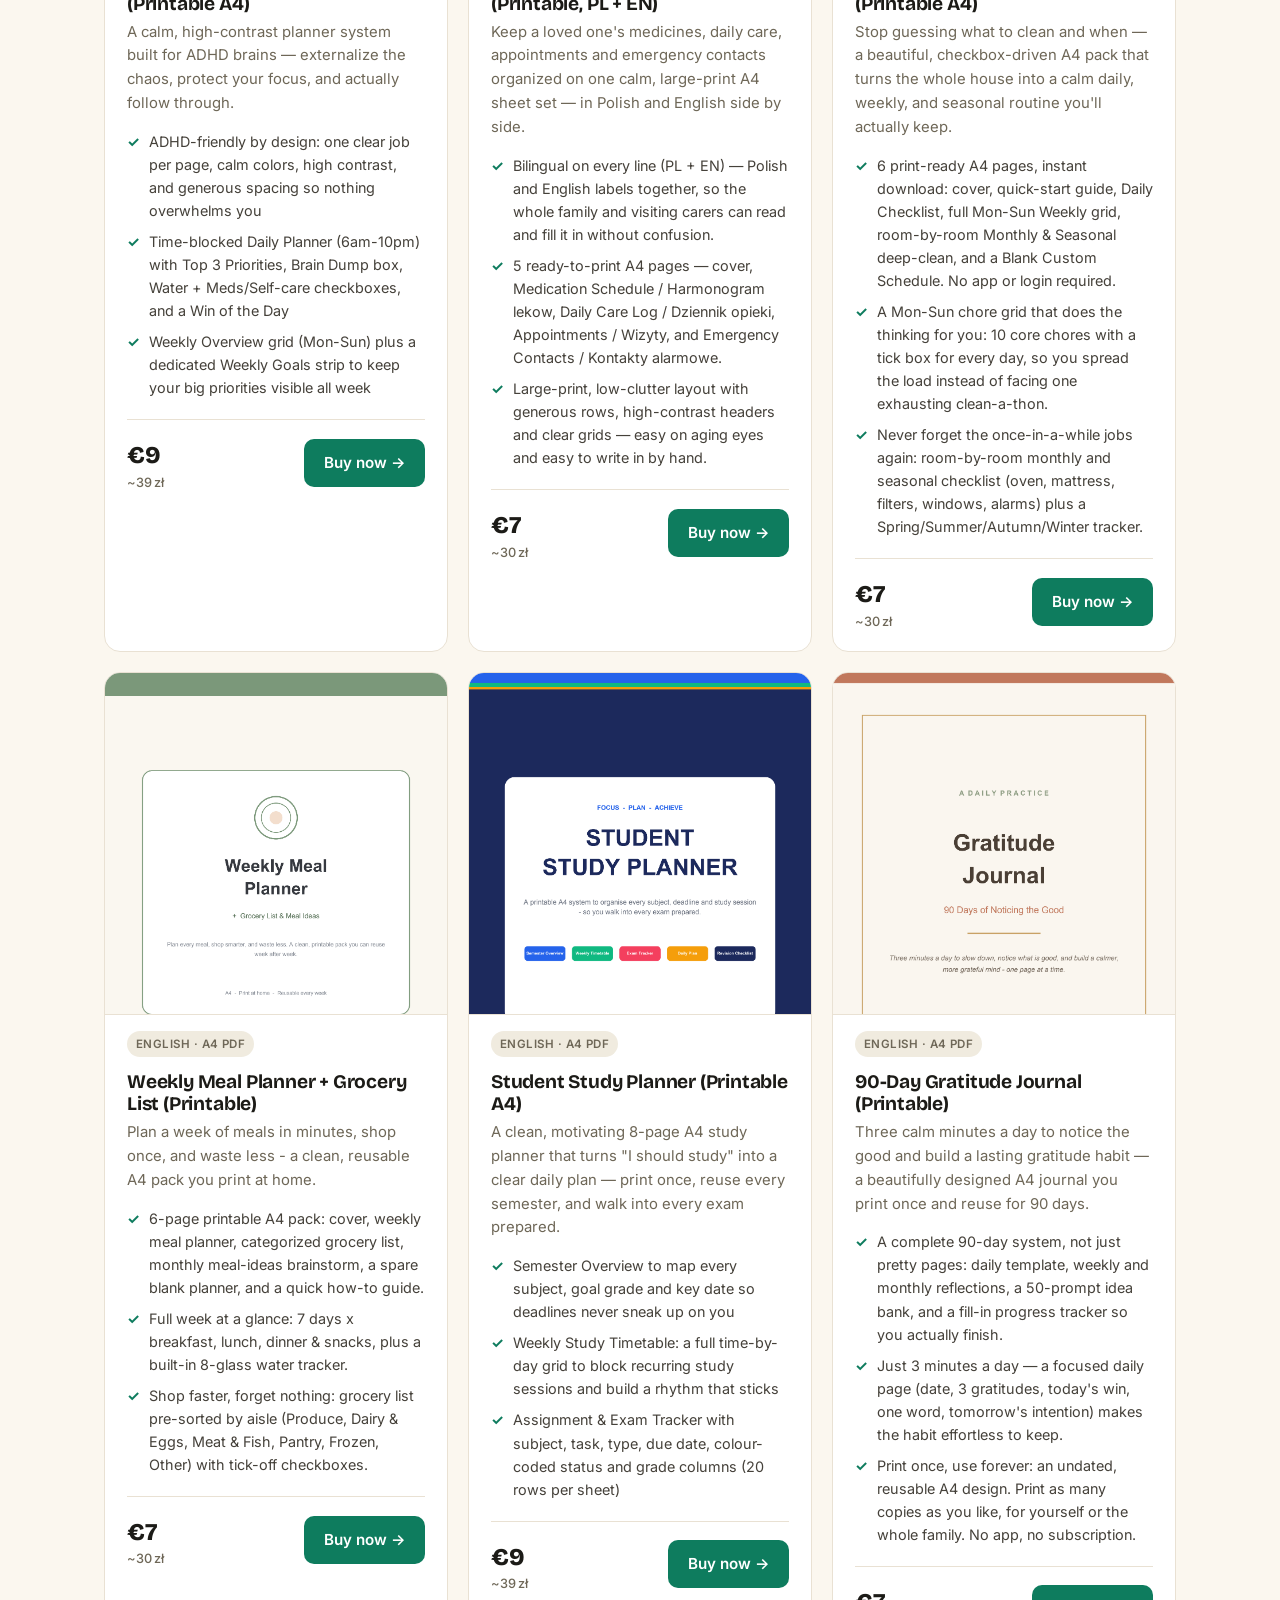
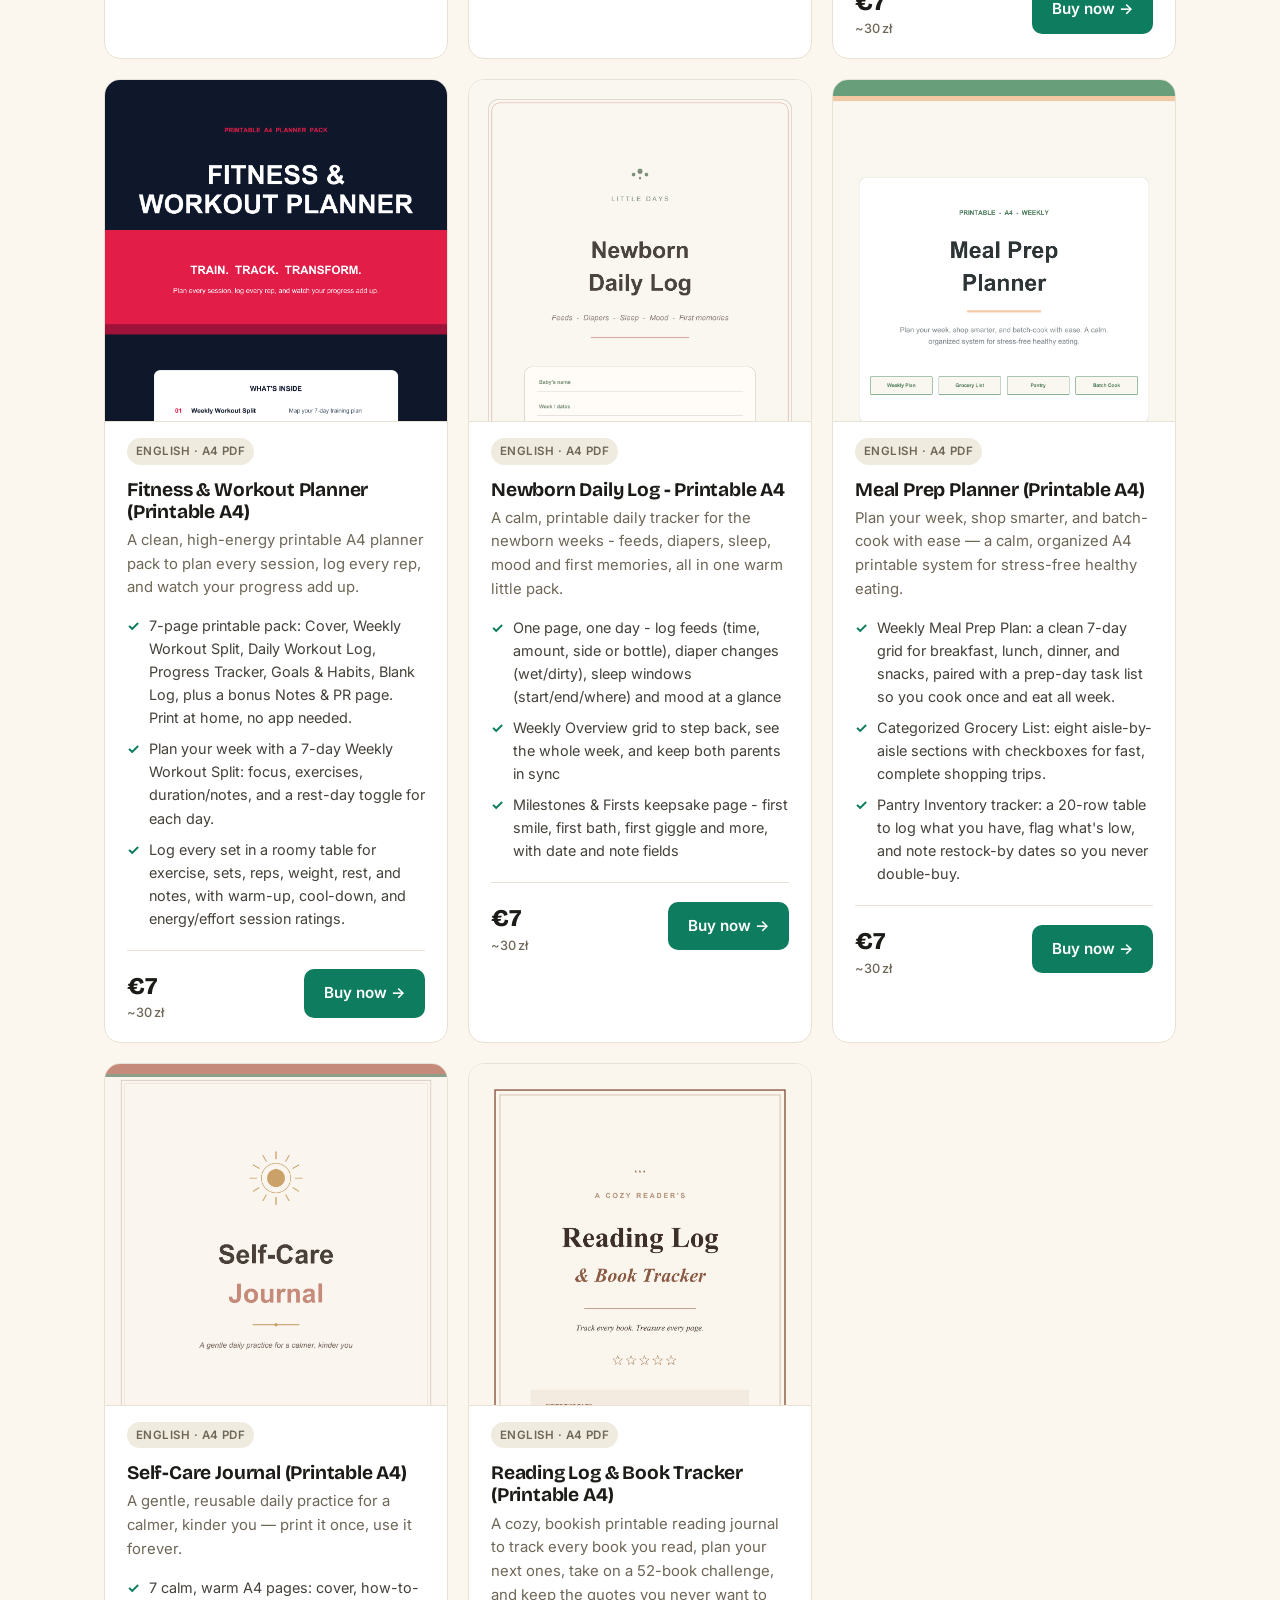
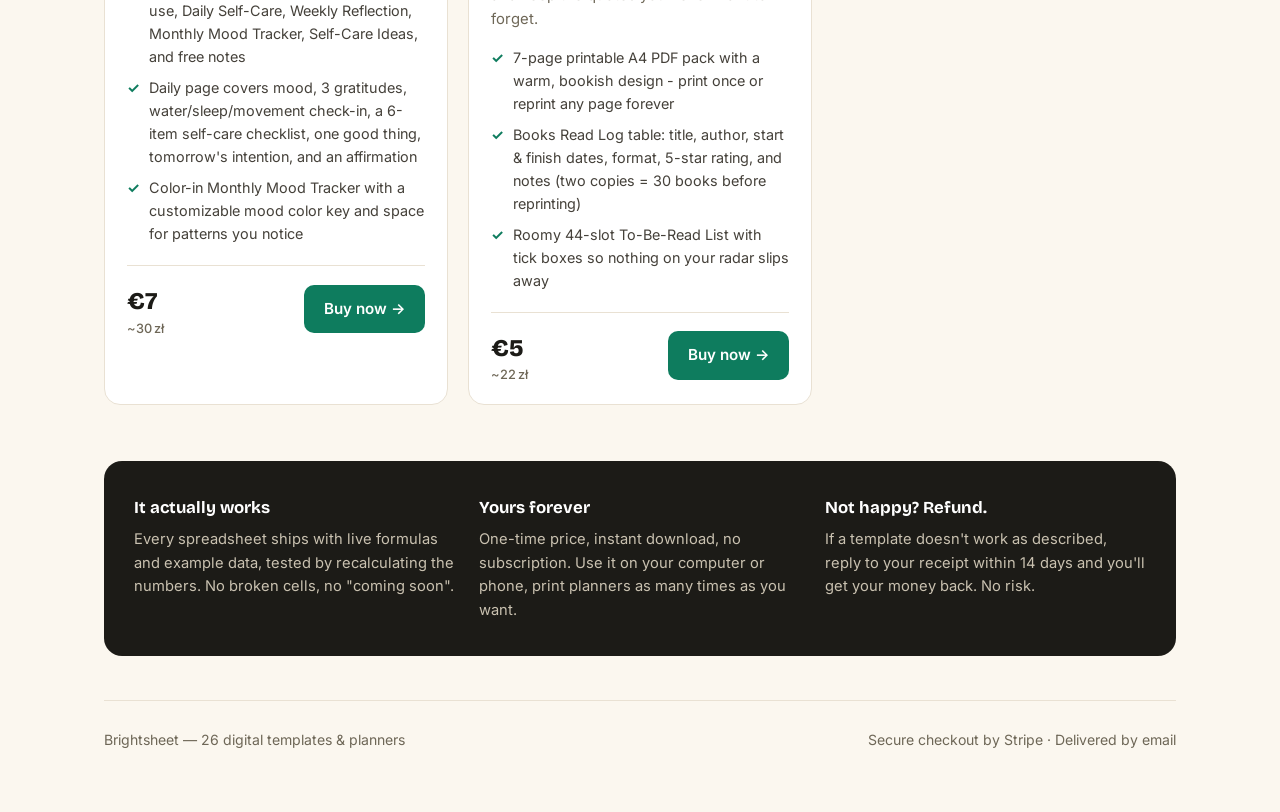
==== commit dbefb4de: "Expand store to 26 products (data-driven generator) with live Stripe links + real-render covers" ====
--- a/docs/index.html
+++ b/docs/index.html
@@ -5,17 +5,18 @@
 <meta charset="UTF-8" />
 <meta name="viewport" content="width=device-width, initial-scale=1.0" />
 <title>Brightsheet — templates &amp; planners that do the work for you</title>
-<meta name="description" content="Spreadsheets that do the math and printable planners that keep you on track. Instant download, works in Excel & Google Sheets, yours forever." />
+<meta name="description" content="26 spreadsheets &amp; printable planners that do the math and keep you on track. Instant download, works in Excel &amp; Google Sheets, yours forever." />
 <meta property="og:type" content="website" />
 <meta property="og:title" content="Brightsheet — templates & planners that do the work for you" />
-<meta property="og:description" content="Budget, freelancer P&L, debt payoff, small-business cashflow, ADHD planner, care tracker. Instant download. Works in Excel & Google Sheets." />
+<meta property="og:description" content="Budget, freelancer P&L, debt payoff, wedding, ADHD planner, care tracker and more. Instant download." />
 <meta property="og:url" content="https://dismaaay.github.io/brightsheet/" />
+<meta property="og:image" content="https://dismaaay.github.io/brightsheet/img/budzet-domowy-pro.png" />
 <meta name="twitter:card" content="summary_large_image" />
 <link rel="preconnect" href="https://fonts.googleapis.com" />
 <link rel="preconnect" href="https://fonts.gstatic.com" crossorigin />
 <link href="https://fonts.googleapis.com/css2?family=Bricolage+Grotesque:opsz,wght@12..96,500;12..96,700;12..96,800&family=Inter:wght@400;500;600&display=swap" rel="stylesheet" />
 <style>
-  :root {
+:root {
     --paper: #FBF7EF;
     --card: #FFFFFF;
     --ink: #1C1B17;
@@ -109,7 +110,7 @@
   <section class="hero">
     <div class="eyebrow">Digital templates &amp; planners</div>
     <h1>Templates that <em>do the work</em> for you.</h1>
-    <p>Spreadsheets that do the math and printable planners that keep you on track. Pick one, download it instantly, use it forever — no subscription, no account.</p>
+    <p>Spreadsheets that do the math and printable planners that keep you on track. 26 ready-to-use templates — download instantly, use forever. No subscription, no account.</p>
     <div class="trust">
       <span><span class="tick"><svg viewBox="0 0 24 24"><path d="M12 3v12m0 0l-4-4m4 4l4-4M5 21h14"/></svg></span> Instant download</span>
       <span><span class="tick"><svg viewBox="0 0 24 24"><rect x="3" y="4" width="18" height="16" rx="1.5"/><path d="M3 10h18M9 4v16"/></svg></span> Works in Excel &amp; Google Sheets</span>
@@ -118,141 +119,317 @@
     </div>
   </section>
 
-  <!-- SPREADSHEETS -->
   <section class="cat" id="spreadsheets">
     <div class="cat-head"><h2>Spreadsheets that do the math</h2><span class="note">Real formulas. Open in Excel, Google Sheets or LibreOffice.</span></div>
     <div class="grid">
-
-      <article class="card reveal">
-        <img class="thumb" src="img/budzet-domowy-pro.png" alt="Budżet Domowy PRO — podgląd" loading="lazy" />
+      <article class="card reveal">
+        <img class="thumb" src="img/budzet-domowy-pro.png" alt="Budżet Domowy PRO (Excel / Google Sheets) preview" loading="lazy" />
         <span class="tag pl">Po polsku · zł</span>
-        <h3>Budżet Domowy PRO</h3>
-        <p class="sub">Przejmij kontrolę nad domowym budżetem w 5 minut — gotowy arkusz w złotówkach.</p>
-        <ul>
-          <li>Automatyczny pulpit: przychody, wydatki, bilans, oszczędności + wykresy</li>
-          <li>Formuły SUMIFS na kategorię i miesiąc, sumy roczne</li>
-          <li>Działa w Excelu i Google Sheets — bez subskrypcji</li>
-        </ul>
+        <h3>Budżet Domowy PRO (Excel / Google Sheets)</h3>
+        <p class="sub">Przejmij kontrolę nad domowym budżetem w 5 minut — gotowy arkusz po polsku, w złotówkach, z automatycznymi wyliczeniami i wykresami.</p>
+        <ul><li>Pulpit z automatycznym podsumowaniem rocznym: przychody, wydatki, bilans i stopa oszczędności liczone same, plus wykres kołowy i słupkowy</li><li>Prawdziwe formuły SUMIFS na kategorię i miesiąc, sumy roczne, bilans (przychody minus wydatki) oraz % dochodu na każdą kategorię</li><li>Gotowe kategorie: mieszkanie, jedzenie, transport, rozrywka, zdrowie, oszczędności i inne — wybierasz z listy rozwijanej</li></ul>
         <div class="buy">
           <div class="price">€12<small>~52 zł</small></div>
-          <a class="btn" href="https://buy.stripe.com/14A3cwc358R63Hp0Ov1gs04">Kup teraz</a>
-        </div>
-      </article>
-
-      <article class="card reveal">
-        <img class="thumb" src="img/freelancer-pl-pnl.png" alt="Freelancer PL P&amp;L — podgląd" loading="lazy" />
+          <a class="btn" href="https://buy.stripe.com/14A3cwc358R63Hp0Ov1gs04">Kup teraz →</a>
+        </div>
+      </article>
+      <article class="card reveal">
+        <img class="thumb" src="img/freelancer-pl-pnl.png" alt="Freelancer PL — P&amp;L + Rejestr Faktur preview" loading="lazy" />
         <span class="tag pl">Po polsku · zł</span>
-        <h3>Freelancer PL — P&amp;L + Faktury</h3>
-        <p class="sub">Pulpit finansowy dla JDG i działalności nierejestrowanej. Bez księgowej, bez abonamentu.</p>
-        <ul>
-          <li>Przychód, koszty, zysk i VAT należny liczone automatycznie</li>
-          <li>Rejestr faktur i kosztów ze statusami i kategoriami</li>
-          <li>12-miesięczny pulpit z wykresami</li>
-        </ul>
+        <h3>Freelancer PL — P&amp;L + Rejestr Faktur</h3>
+        <p class="sub">Twój kompletny pulpit finansowy w jednym pliku Excel — przychód, koszty, zysk i VAT należny liczone automatycznie. Bez księgowej, bez abonamentu.</p>
+        <ul><li>Pulpit 12-miesięczny: karty KPI (przychód, koszty, zysk, VAT należny) + tabela miesięczna i dwa wykresy — wszystko liczone automatycznie z arkuszy Faktury i Koszty</li><li>Rejestr faktur z automatycznym VAT (netto × stawka) i brutto, statusem Zapłacona/Oczekująca/Przeterminowana i kolorowaniem warunkowym</li><li>Rejestr kosztów z listą kategorii do wyboru, automatycznym VAT naliczonym i brutto — gotowy pod odliczenia</li></ul>
         <div class="buy">
           <div class="price">€15<small>~65 zł</small></div>
-          <a class="btn" href="https://buy.stripe.com/bJecN6ffh4AQcdV8gX1gs05">Kup teraz</a>
-        </div>
-      </article>
-
-      <article class="card reveal">
-        <img class="thumb" src="img/debt-snowball.png" alt="Debt Snowball &amp; Avalanche — preview" loading="lazy" />
-        <span class="tag">English · $</span>
-        <h3>Debt Snowball &amp; Avalanche</h3>
-        <p class="sub">Pay off debt years faster — see your exact debt-free date in one click.</p>
-        <ul>
-          <li>Switch Snowball ↔ Avalanche in a single cell</li>
-          <li>Debt-free date + total interest saved, calculated live</li>
-          <li>120-month plan with real interest math + chart</li>
-        </ul>
-        <div class="buy">
-          <div class="price">€9<small>~39 zł</small></div>
-          <a class="btn" href="https://buy.stripe.com/5kQ00k6IL5EU4Lt0Ov1gs06">Buy now</a>
-        </div>
-      </article>
-
-      <article class="card reveal">
-        <img class="thumb" src="img/smallbiz-pnl-en.png" alt="Small Business P&amp;L + Cashflow — preview" loading="lazy" />
-        <span class="tag">English · $</span>
-        <h3>Small Business P&amp;L + Cashflow</h3>
-        <p class="sub">Know exactly what your business makes — and whether you'll have cash next month.</p>
-        <ul>
-          <li>KPI dashboard: revenue, gross/net profit, margin</li>
-          <li>12-month cashflow roll-forward — spot crunches early</li>
-          <li>Real SUMIFS formulas; works in Excel &amp; Sheets</li>
-        </ul>
+          <a class="btn" href="https://buy.stripe.com/bJecN6ffh4AQcdV8gX1gs05">Kup teraz →</a>
+        </div>
+      </article>
+      <article class="card reveal">
+        <img class="thumb" src="img/debt-snowball.png" alt="Debt Snowball &amp; Avalanche Calculator preview" loading="lazy" />
+        <span class="tag ">English</span>
+        <h3>Debt Snowball &amp; Avalanche Calculator</h3>
+        <p class="sub">Pay off your debt years faster — see your exact debt-free date and compare the Snowball vs Avalanche method in one click.</p>
+        <ul><li>Flip one cell to switch between Snowball (smallest balance first) and Avalanche (highest APR first) and watch every number recalculate live</li><li>Full 120-month payoff plan with true monthly interest (balance x APR / 12), balance roll-forward, and automatic cascading of freed-up payments to your next target debt</li><li>Clean dashboard with KPI cards — total debt, projected interest paid, estimated debt-free date, months-to-freedom — plus a chart of your balance declining to zero</li></ul>
+        <div class="buy">
+          <div class="price">€9<small>~39 zł</small></div>
+          <a class="btn" href="https://buy.stripe.com/5kQ00k6IL5EU4Lt0Ov1gs06">Buy now →</a>
+        </div>
+      </article>
+      <article class="card reveal">
+        <img class="thumb" src="img/smallbiz-pnl-en.png" alt="Small Business P&amp;L + Cashflow Dashboard (Excel) preview" loading="lazy" />
+        <span class="tag ">English</span>
+        <h3>Small Business P&amp;L + Cashflow Dashboard (Excel)</h3>
+        <p class="sub">Know exactly how much your business really makes — and whether you&#x27;ll have cash next month — from one clean spreadsheet that does the math for you.</p>
+        <ul><li>One-screen Dashboard with four KPI cards (Total Revenue, Gross Profit, Net Profit, Gross Margin), a full 12-month P&amp;L table, and a live monthly net-profit bar chart.</li><li>Real live formulas: SUMIFS roll your income and expense logs into the P&amp;L by month and category; gross profit = revenue - COGS, net = gross - operating expenses, margin = gross / revenue.</li><li>12-month cashflow roll-forward (Opening + Cash In - Cash Out = Closing) where each month&#x27;s closing balance flows into the next, so you see cash crunches before they happen.</li></ul>
         <div class="buy">
           <div class="price">€15<small>~65 zł</small></div>
-          <a class="btn" href="https://buy.stripe.com/9B66oI3wz2sI7XFgNt1gs09">Buy now</a>
-        </div>
-      </article>
-
+          <a class="btn" href="https://buy.stripe.com/9B66oI3wz2sI7XFgNt1gs09">Buy now →</a>
+        </div>
+      </article>
+      <article class="card reveal">
+        <img class="thumb" src="img/monthly-budget-tracker.png" alt="Monthly Budget Tracker (Excel) preview" loading="lazy" />
+        <span class="tag ">English</span>
+        <h3>Monthly Budget Tracker (Excel)</h3>
+        <p class="sub">Take control of your money in minutes — a clean, automatic budget spreadsheet that does the math for you.</p>
+        <ul><li>Live dashboard: total income, expenses, net balance and savings rate update instantly as you type — verified to recalculate correctly (year: $28,250 income, $7,110 expenses, 74.8% savings rate)</li><li>Real working formulas built on SUMIFS — 33 SUMIFS plus automatic monthly and annual totals, balance (income minus expenses) and savings-rate math, all confirmed via LibreOffice recalculation</li><li>Two charts: a spending-by-category pie chart and a 12-month income-vs-expenses bar chart, both wired to live data</li></ul>
+        <div class="buy">
+          <div class="price">€9<small>~39 zł</small></div>
+          <a class="btn" href="https://buy.stripe.com/8x214o5EHc3igubcxd1gs0a">Buy now →</a>
+        </div>
+      </article>
+      <article class="card reveal">
+        <img class="thumb" src="img/savings-goals-tracker.png" alt="Savings Goals &amp; Sinking Funds Tracker preview" loading="lazy" />
+        <span class="tag ">English</span>
+        <h3>Savings Goals &amp; Sinking Funds Tracker</h3>
+        <p class="sub">See exactly how much to set aside each month to hit every savings goal on time — automatically.</p>
+        <ul><li>Live Dashboard: total saved, total target, overall % complete, projected completion date, and a saved-vs-remaining bar chart per goal</li><li>Real formulas, zero manual math: current saved auto-totals via SUMIFS from your ledger; % complete, months remaining, and required monthly are all calculated for you</li><li>Color-coded On Track / Behind / Funded status flags so you instantly see which goals need more cash</li></ul>
+        <div class="buy">
+          <div class="price">€9<small>~39 zł</small></div>
+          <a class="btn" href="https://buy.stripe.com/7sYeVec356IYgub7cT1gs0b">Buy now →</a>
+        </div>
+      </article>
+      <article class="card reveal">
+        <img class="thumb" src="img/wedding-budget-planner.png" alt="Wedding Budget Planner (Excel) preview" loading="lazy" />
+        <span class="tag ">English</span>
+        <h3>Wedding Budget Planner (Excel)</h3>
+        <p class="sub">Plan every dollar of your big day with a beautiful all-in-one spreadsheet that does the math for you — track spending, deposits, and guests without touching a formula.</p>
+        <ul><li>Live Dashboard showing total budget, estimated vs. actual spend, deposits paid, balance owed, and an instant over/under status with a category bar chart that updates as you type</li><li>Smart Budget tracker with 11 ready-made categories (Venue, Catering, Attire, Photography, Flowers, Music, Rings, Stationery, Decor, Transport, Other), vendor and status fields, and automatic Balance Due = actual minus deposit on every line</li><li>Guest List with auto RSVP counts: attending, declined, pending, plus-ones and total headcount calculate themselves, plus a meal-count breakdown for your caterer</li></ul>
+        <div class="buy">
+          <div class="price">€12<small>~52 zł</small></div>
+          <a class="btn" href="https://buy.stripe.com/5kQ5kE6IL9Vafq7dBh1gs0c">Buy now →</a>
+        </div>
+      </article>
+      <article class="card reveal">
+        <img class="thumb" src="img/rental-property-tracker.png" alt="Rental Property Income &amp; Expense Tracker preview" loading="lazy" />
+        <span class="tag ">English</span>
+        <h3>Rental Property Income &amp; Expense Tracker</h3>
+        <p class="sub">Stop guessing whether your rentals make money — one spreadsheet that tracks rent, arrears, expenses and net cashflow across up to 10 units, with a live dashboard that updates itself.</p>
+        <ul><li>Live portfolio dashboard: total rent collected, expenses, net cashflow, occupancy %, collection rate and outstanding arrears all recalculate automatically as you type — no setup or add-ins.</li><li>Real working formulas, not blank cells: SUMIFS by property and month, automatic arrears (due − paid), auto-flagged Paid / Partial / Unpaid status, and a per-property profit summary.</li><li>Built-in 12-month net-cashflow chart plotting rent vs. expenses vs. net profit so you can spot your best and worst months at a glance.</li></ul>
+        <div class="buy">
+          <div class="price">€15<small>~65 zł</small></div>
+          <a class="btn" href="https://buy.stripe.com/bJe00kaZ10kA4Lt7cT1gs0d">Buy now →</a>
+        </div>
+      </article>
+      <article class="card reveal">
+        <img class="thumb" src="img/net-worth-tracker.png" alt="Net Worth Tracker (12-Month) preview" loading="lazy" />
+        <span class="tag ">English</span>
+        <h3>Net Worth Tracker (12-Month)</h3>
+        <p class="sub">See exactly where your money stands every month — a clean, formula-driven Excel net-worth tracker with an automatic 12-month trend chart.</p>
+        <ul><li>Live Dashboard showing current net worth, total assets, total liabilities, month-over-month change in dollars and percent, and year-to-date growth — all recalculating automatically.</li><li>Built-in 12-month net-worth line chart that plots your wealth trend across the year, with assets and liabilities overlaid for context.</li><li>Real Excel formulas throughout: net worth = assets - liabilities, monthly totals, MoM delta and % change. Edit any value and every number updates instantly.</li></ul>
+        <div class="buy">
+          <div class="price">€9<small>~39 zł</small></div>
+          <a class="btn" href="https://buy.stripe.com/eVqfZi7MPaZe0vdeFl1gs0e">Buy now →</a>
+        </div>
+      </article>
+      <article class="card reveal">
+        <img class="thumb" src="img/meal-plan-grocery-budget.png" alt="Meal Planner + Grocery Budget (Excel) preview" loading="lazy" />
+        <span class="tag ">English</span>
+        <h3>Meal Planner + Grocery Budget (Excel)</h3>
+        <p class="sub">Plan your week, build your grocery list, and stay on budget — one smart spreadsheet that does the math for you.</p>
+        <ul><li>7-day meal plan grid (breakfast / lunch / dinner / snack) pre-filled with a balanced example week you can swap or clear instantly</li><li>Smart grocery list with item, category, qty, est. price, store and a Bought? checkbox plus dropdowns; the running total updates itself</li><li>Live budget tracker: set a weekly budget and see actual spend, remaining cash, % used, and an on-budget / over-by-$X status via real formulas</li></ul>
+        <div class="buy">
+          <div class="price">€9<small>~39 zł</small></div>
+          <a class="btn" href="https://buy.stripe.com/9B6dRad796IYfq7eFl1gs0f">Buy now →</a>
+        </div>
+      </article>
+      <article class="card reveal">
+        <img class="thumb" src="img/subscription-tracker.png" alt="Subscription Tracker preview" loading="lazy" />
+        <span class="tag ">English</span>
+        <h3>Subscription Tracker</h3>
+        <p class="sub">A polished Excel workbook that reveals your true monthly and yearly subscription spend, alerts you before every renewal, and shows exactly where your money goes — with live formulas, drop-downs, and a category chart.</p>
+        <ul><li>Live dashboard: total monthly spend, true annualized cost, active count, and average cost per subscription recalculate automatically as you type.</li><li>Smart normalization mixes monthly and annual plans correctly (annual / 12) so your real monthly number is always honest.</li><li>Spend-by-category breakdown with a built-in bar chart and SUMIFS-driven totals.</li></ul>
+        <div class="buy">
+          <div class="price">€9<small>~39 zł</small></div>
+          <a class="btn" href="https://buy.stripe.com/28EcN6gjlebqfq7eFl1gs0k">Buy now →</a>
+        </div>
+      </article>
+      <article class="card reveal">
+        <img class="thumb" src="img/investment-portfolio-tracker.png" alt="Investment Portfolio Tracker (Excel) preview" loading="lazy" />
+        <span class="tag ">English</span>
+        <h3>Investment Portfolio Tracker (Excel)</h3>
+        <p class="sub">A clean, formula-driven Excel workbook to track every holding, see your real gain/loss, and visualize your asset allocation — update one column and the whole dashboard recalculates.</p>
+        <ul><li>Live dashboard: total value, total cost, unrealized gain/loss ($ and %), dividend income, total return, and an asset-allocation pie chart that update the instant you change a price.</li><li>Holdings sheet with real Excel formulas: market value = shares x price, gain = value - cost, % = gain / cost, plus auto cost basis and a totals row.</li><li>Allocation by asset class powered by SUMIFS across US Equity, International, Bonds, Real Estate, Commodities, Crypto and Cash, with percentage weights and a pie chart.</li></ul>
+        <div class="buy">
+          <div class="price">€12<small>~52 zł</small></div>
+          <a class="btn" href="https://buy.stripe.com/4gM14o9UX7N22Dl0Ov1gs0l">Buy now →</a>
+        </div>
+      </article>
+      <article class="card reveal">
+        <img class="thumb" src="img/bill-payment-tracker.png" alt="Bill Payment Tracker (Excel) preview" loading="lazy" />
+        <span class="tag ">English</span>
+        <h3>Bill Payment Tracker (Excel)</h3>
+        <p class="sub">Never miss a due date again — a clean, automated Excel tracker that shows what you owe, what you&#x27;ve paid, and what&#x27;s still outstanding the moment you open it.</p>
+        <ul><li>Live Dashboard with four KPI cards — Total Due This Month, Total Paid, Still Owed, and Unpaid Bill count — plus a percent-complete progress line that updates instantly.</li><li>Real formulas, not pictures: SUM, SUMIF, SUMIFS and COUNTIF do every calculation automatically — nothing to compute by hand.</li><li>Category breakdown with two charts: a pie of spending by category and a stacked paid-vs-unpaid bar.</li></ul>
+        <div class="buy">
+          <div class="price">€7<small>~30 zł</small></div>
+          <a class="btn" href="https://buy.stripe.com/7sY7sMaZ1c3i91J9l11gs0m">Buy now →</a>
+        </div>
+      </article>
+      <article class="card reveal">
+        <img class="thumb" src="img/freelance-time-tracker.png" alt="Freelance Time &amp; Project Tracker (Excel) preview" loading="lazy" />
+        <span class="tag ">English</span>
+        <h3>Freelance Time &amp; Project Tracker (Excel)</h3>
+        <p class="sub">Track billable hours, get paid for everything, and see your revenue at a glance — one clean Excel file, zero subscriptions.</p>
+        <ul><li>Live Dashboard: billable hours, revenue, unbilled amount, pipeline, effective $/hr, and a Billed-vs-Unbilled chart by client — every number updates itself</li><li>Time Log with 200 ready rows: date, client, project, description, hours, rate, billable Y/N, invoiced Y/N; Amount auto-calculates as hours x rate</li><li>Clients sheet auto-rolls each client&#x27;s logged hours, total billed, and unbilled balance via SUMIFS so you instantly see who owes you</li></ul>
+        <div class="buy">
+          <div class="price">€12<small>~52 zł</small></div>
+          <a class="btn" href="https://buy.stripe.com/dRmbJ20knd7m91J8gX1gs0n">Buy now →</a>
+        </div>
+      </article>
+      <article class="card reveal">
+        <img class="thumb" src="img/50-30-20-budget.png" alt="50/30/20 Budget Template (Excel) preview" loading="lazy" />
+        <span class="tag ">English</span>
+        <h3>50/30/20 Budget Template (Excel)</h3>
+        <p class="sub">A clean, automatic 50/30/20 budgeting spreadsheet that splits every dollar into Needs, Wants, and Savings and shows exactly where you stand.</p>
+        <ul><li>Automatic 50/30/20 math: enter income once and the Dashboard instantly computes Needs (50%), Wants (30%), and Savings (20%) targets via real Excel formulas</li><li>Tag-and-forget expenses: pick Need/Want/Savings from a built-in dropdown; SUMIFS totals each bucket in real time</li><li>See gaps at a glance: target vs actual, dollar variance, % of income, and plain-English status (On track / Over by $X) per bucket</li></ul>
+        <div class="buy">
+          <div class="price">€7<small>~30 zł</small></div>
+          <a class="btn" href="https://buy.stripe.com/aFa00k6IL0kA91J40H1gs0o">Buy now →</a>
+        </div>
+      </article>
     </div>
   </section>
 
-  <!-- PRINTABLES -->
   <section class="cat" id="printables">
     <div class="cat-head"><h2>Printable planners</h2><span class="note">Instant-download A4 PDFs. Print as many times as you like.</span></div>
     <div class="grid">
-
-      <article class="card reveal">
-        <img class="thumb" src="img/adhd-daily-planner.png" alt="ADHD Daily &amp; Weekly Planner — preview" loading="lazy" />
-        <span class="tag">English · A4 PDF</span>
-        <h3>ADHD Daily &amp; Weekly Planner</h3>
-        <p class="sub">A calm, high-contrast planner system built for ADHD brains.</p>
-        <ul>
-          <li>ADHD-friendly: one clear job per page, calm &amp; high-contrast</li>
-          <li>Time-blocked daily + weekly overview + 31-day habit tracker</li>
-          <li>Print-ready A4 PDF (6 pages) — reprint forever</li>
-        </ul>
-        <div class="buy">
-          <div class="price">€9<small>~39 zł</small></div>
-          <a class="btn" href="https://buy.stripe.com/3cI9AU0kn3wMgubgNt1gs07">Buy now</a>
-        </div>
-      </article>
-
-      <article class="card reveal">
-        <img class="thumb" src="img/care-med-tracker.png" alt="Medication &amp; Care Tracker — preview" loading="lazy" />
+      <article class="card reveal">
+        <img class="thumb" src="img/adhd-daily-planner.png" alt="ADHD Daily &amp; Weekly Planner (Printable A4) preview" loading="lazy" />
+        <span class="tag ">English · A4 PDF</span>
+        <h3>ADHD Daily &amp; Weekly Planner (Printable A4)</h3>
+        <p class="sub">A calm, high-contrast planner system built for ADHD brains — externalize the chaos, protect your focus, and actually follow through.</p>
+        <ul><li>ADHD-friendly by design: one clear job per page, calm colors, high contrast, and generous spacing so nothing overwhelms you</li><li>Time-blocked Daily Planner (6am-10pm) with Top 3 Priorities, Brain Dump box, Water + Meds/Self-care checkboxes, and a Win of the Day</li><li>Weekly Overview grid (Mon-Sun) plus a dedicated Weekly Goals strip to keep your big priorities visible all week</li></ul>
+        <div class="buy">
+          <div class="price">€9<small>~39 zł</small></div>
+          <a class="btn" href="https://buy.stripe.com/3cI9AU0kn3wMgubgNt1gs07">Buy now →</a>
+        </div>
+      </article>
+      <article class="card reveal">
+        <img class="thumb" src="img/care-med-tracker.png" alt="Medication &amp; Care Tracker (Printable, PL + EN) preview" loading="lazy" />
         <span class="tag pl">PL + EN · A4 PDF</span>
-        <h3>Medication &amp; Care Tracker</h3>
-        <p class="sub">Keep a loved one's medicines, care and appointments organized — bilingual.</p>
-        <ul>
-          <li>Polish + English on every line</li>
-          <li>Meds schedule, daily care log, appointments, emergency contacts</li>
-          <li>Large-print A4 PDF (5 pages) — print as needed</li>
-        </ul>
-        <div class="buy">
-          <div class="price">€7<small>~30 zł</small></div>
-          <a class="btn" href="https://buy.stripe.com/dRm7sM0kn9VacdV2WD1gs08">Buy now</a>
-        </div>
-      </article>
-
+        <h3>Medication &amp; Care Tracker (Printable, PL + EN)</h3>
+        <p class="sub">Keep a loved one&#x27;s medicines, daily care, appointments and emergency contacts organized on one calm, large-print A4 sheet set — in Polish and English side by side.</p>
+        <ul><li>Bilingual on every line (PL + EN) — Polish and English labels together, so the whole family and visiting carers can read and fill it in without confusion.</li><li>5 ready-to-print A4 pages — cover, Medication Schedule / Harmonogram lekow, Daily Care Log / Dziennik opieki, Appointments / Wizyty, and Emergency Contacts / Kontakty alarmowe.</li><li>Large-print, low-clutter layout with generous rows, high-contrast headers and clear grids — easy on aging eyes and easy to write in by hand.</li></ul>
+        <div class="buy">
+          <div class="price">€7<small>~30 zł</small></div>
+          <a class="btn" href="https://buy.stripe.com/dRm7sM0kn9VacdV2WD1gs08">Buy now →</a>
+        </div>
+      </article>
+      <article class="card reveal">
+        <img class="thumb" src="img/cleaning-schedule-printable.png" alt="Home Cleaning Schedule (Printable A4) preview" loading="lazy" />
+        <span class="tag ">English · A4 PDF</span>
+        <h3>Home Cleaning Schedule (Printable A4)</h3>
+        <p class="sub">Stop guessing what to clean and when — a beautiful, checkbox-driven A4 pack that turns the whole house into a calm daily, weekly, and seasonal routine you&#x27;ll actually keep.</p>
+        <ul><li>6 print-ready A4 pages, instant download: cover, quick-start guide, Daily Checklist, full Mon-Sun Weekly grid, room-by-room Monthly &amp; Seasonal deep-clean, and a Blank Custom Schedule. No app or login required.</li><li>A Mon-Sun chore grid that does the thinking for you: 10 core chores with a tick box for every day, so you spread the load instead of facing one exhausting clean-a-thon.</li><li>Never forget the once-in-a-while jobs again: room-by-room monthly and seasonal checklist (oven, mattress, filters, windows, alarms) plus a Spring/Summer/Autumn/Winter tracker.</li></ul>
+        <div class="buy">
+          <div class="price">€7<small>~30 zł</small></div>
+          <a class="btn" href="https://buy.stripe.com/14A4gA6ILffu5Px40H1gs0g">Buy now →</a>
+        </div>
+      </article>
+      <article class="card reveal">
+        <img class="thumb" src="img/weekly-meal-planner-printable.png" alt="Weekly Meal Planner + Grocery List (Printable) preview" loading="lazy" />
+        <span class="tag ">English · A4 PDF</span>
+        <h3>Weekly Meal Planner + Grocery List (Printable)</h3>
+        <p class="sub">Plan a week of meals in minutes, shop once, and waste less - a clean, reusable A4 pack you print at home.</p>
+        <ul><li>6-page printable A4 pack: cover, weekly meal planner, categorized grocery list, monthly meal-ideas brainstorm, a spare blank planner, and a quick how-to guide.</li><li>Full week at a glance: 7 days x breakfast, lunch, dinner &amp; snacks, plus a built-in 8-glass water tracker.</li><li>Shop faster, forget nothing: grocery list pre-sorted by aisle (Produce, Dairy &amp; Eggs, Meat &amp; Fish, Pantry, Frozen, Other) with tick-off checkboxes.</li></ul>
+        <div class="buy">
+          <div class="price">€7<small>~30 zł</small></div>
+          <a class="btn" href="https://buy.stripe.com/9B628sd79d7mgubcxd1gs0h">Buy now →</a>
+        </div>
+      </article>
+      <article class="card reveal">
+        <img class="thumb" src="img/study-planner-printable.png" alt="Student Study Planner (Printable A4) preview" loading="lazy" />
+        <span class="tag ">English · A4 PDF</span>
+        <h3>Student Study Planner (Printable A4)</h3>
+        <p class="sub">A clean, motivating 8-page A4 study planner that turns &quot;I should study&quot; into a clear daily plan — print once, reuse every semester, and walk into every exam prepared.</p>
+        <ul><li>Semester Overview to map every subject, goal grade and key date so deadlines never sneak up on you</li><li>Weekly Study Timetable: a full time-by-day grid to block recurring study sessions and build a rhythm that sticks</li><li>Assignment &amp; Exam Tracker with subject, task, type, due date, colour-coded status and grade columns (20 rows per sheet)</li></ul>
+        <div class="buy">
+          <div class="price">€9<small>~39 zł</small></div>
+          <a class="btn" href="https://buy.stripe.com/bJe00k7MPaZe3HpfJp1gs0i">Buy now →</a>
+        </div>
+      </article>
+      <article class="card reveal">
+        <img class="thumb" src="img/gratitude-journal-printable.png" alt="90-Day Gratitude Journal (Printable) preview" loading="lazy" />
+        <span class="tag ">English · A4 PDF</span>
+        <h3>90-Day Gratitude Journal (Printable)</h3>
+        <p class="sub">Three calm minutes a day to notice the good and build a lasting gratitude habit — a beautifully designed A4 journal you print once and reuse for 90 days.</p>
+        <ul><li>A complete 90-day system, not just pretty pages: daily template, weekly and monthly reflections, a 50-prompt idea bank, and a fill-in progress tracker so you actually finish.</li><li>Just 3 minutes a day — a focused daily page (date, 3 gratitudes, today&#x27;s win, one word, tomorrow&#x27;s intention) makes the habit effortless to keep.</li><li>Print once, use forever: an undated, reusable A4 design. Print as many copies as you like, for yourself or the whole family. No app, no subscription.</li></ul>
+        <div class="buy">
+          <div class="price">€7<small>~30 zł</small></div>
+          <a class="btn" href="https://buy.stripe.com/4gM4gA1orgjy3HpdBh1gs0j">Buy now →</a>
+        </div>
+      </article>
+      <article class="card reveal">
+        <img class="thumb" src="img/fitness-workout-planner.png" alt="Fitness &amp; Workout Planner (Printable A4) preview" loading="lazy" />
+        <span class="tag ">English · A4 PDF</span>
+        <h3>Fitness &amp; Workout Planner (Printable A4)</h3>
+        <p class="sub">A clean, high-energy printable A4 planner pack to plan every session, log every rep, and watch your progress add up.</p>
+        <ul><li>7-page printable pack: Cover, Weekly Workout Split, Daily Workout Log, Progress Tracker, Goals &amp; Habits, Blank Log, plus a bonus Notes &amp; PR page. Print at home, no app needed.</li><li>Plan your week with a 7-day Weekly Workout Split: focus, exercises, duration/notes, and a rest-day toggle for each day.</li><li>Log every set in a roomy table for exercise, sets, reps, weight, rest, and notes, with warm-up, cool-down, and energy/effort session ratings.</li></ul>
+        <div class="buy">
+          <div class="price">€7<small>~30 zł</small></div>
+          <a class="btn" href="https://buy.stripe.com/cNi3cw1or6IY7XF1Sz1gs0p">Buy now →</a>
+        </div>
+      </article>
+      <article class="card reveal">
+        <img class="thumb" src="img/baby-daily-log.png" alt="Newborn Daily Log - Printable A4 preview" loading="lazy" />
+        <span class="tag ">English · A4 PDF</span>
+        <h3>Newborn Daily Log - Printable A4</h3>
+        <p class="sub">A calm, printable daily tracker for the newborn weeks - feeds, diapers, sleep, mood and first memories, all in one warm little pack.</p>
+        <ul><li>One page, one day - log feeds (time, amount, side or bottle), diaper changes (wet/dirty), sleep windows (start/end/where) and mood at a glance</li><li>Weekly Overview grid to step back, see the whole week, and keep both parents in sync</li><li>Milestones &amp; Firsts keepsake page - first smile, first bath, first giggle and more, with date and note fields</li></ul>
+        <div class="buy">
+          <div class="price">€7<small>~30 zł</small></div>
+          <a class="btn" href="https://buy.stripe.com/4gM7sMc35c3icdV40H1gs0q">Buy now →</a>
+        </div>
+      </article>
+      <article class="card reveal">
+        <img class="thumb" src="img/meal-prep-planner.png" alt="Meal Prep Planner (Printable A4) preview" loading="lazy" />
+        <span class="tag ">English · A4 PDF</span>
+        <h3>Meal Prep Planner (Printable A4)</h3>
+        <p class="sub">Plan your week, shop smarter, and batch-cook with ease — a calm, organized A4 printable system for stress-free healthy eating.</p>
+        <ul><li>Weekly Meal Prep Plan: a clean 7-day grid for breakfast, lunch, dinner, and snacks, paired with a prep-day task list so you cook once and eat all week.</li><li>Categorized Grocery List: eight aisle-by-aisle sections with checkboxes for fast, complete shopping trips.</li><li>Pantry Inventory tracker: a 20-row table to log what you have, flag what&#x27;s low, and note restock-by dates so you never double-buy.</li></ul>
+        <div class="buy">
+          <div class="price">€7<small>~30 zł</small></div>
+          <a class="btn" href="https://buy.stripe.com/3cI8wQ7MP4AQ1zhdBh1gs0r">Buy now →</a>
+        </div>
+      </article>
+      <article class="card reveal">
+        <img class="thumb" src="img/self-care-journal.png" alt="Self-Care Journal (Printable A4) preview" loading="lazy" />
+        <span class="tag ">English · A4 PDF</span>
+        <h3>Self-Care Journal (Printable A4)</h3>
+        <p class="sub">A gentle, reusable daily practice for a calmer, kinder you — print it once, use it forever.</p>
+        <ul><li>7 calm, warm A4 pages: cover, how-to-use, Daily Self-Care, Weekly Reflection, Monthly Mood Tracker, Self-Care Ideas, and free notes</li><li>Daily page covers mood, 3 gratitudes, water/sleep/movement check-in, a 6-item self-care checklist, one good thing, tomorrow&#x27;s intention, and an affirmation</li><li>Color-in Monthly Mood Tracker with a customizable mood color key and space for patterns you notice</li></ul>
+        <div class="buy">
+          <div class="price">€7<small>~30 zł</small></div>
+          <a class="btn" href="https://buy.stripe.com/dRmcN6ffhd7mcdVbt91gs0s">Buy now →</a>
+        </div>
+      </article>
+      <article class="card reveal">
+        <img class="thumb" src="img/reading-log-tracker.png" alt="Reading Log &amp; Book Tracker (Printable A4) preview" loading="lazy" />
+        <span class="tag ">English · A4 PDF</span>
+        <h3>Reading Log &amp; Book Tracker (Printable A4)</h3>
+        <p class="sub">A cozy, bookish printable reading journal to track every book you read, plan your next ones, take on a 52-book challenge, and keep the quotes you never want to forget.</p>
+        <ul><li>7-page printable A4 PDF pack with a warm, bookish design - print once or reprint any page forever</li><li>Books Read Log table: title, author, start &amp; finish dates, format, 5-star rating, and notes (two copies = 30 books before reprinting)</li><li>Roomy 44-slot To-Be-Read List with tick boxes so nothing on your radar slips away</li></ul>
+        <div class="buy">
+          <div class="price">€5<small>~22 zł</small></div>
+          <a class="btn" href="https://buy.stripe.com/bJe7sMc351oE1zh7cT1gs0t">Buy now →</a>
+        </div>
+      </article>
     </div>
   </section>
 
-  <!-- GUARANTEE -->
   <section class="band" id="guarantee">
-    <div>
-      <h4>It actually works</h4>
-      <p>Every spreadsheet ships with live formulas and example data, tested by recalculating the numbers. No broken cells, no "coming soon".</p>
-    </div>
-    <div>
-      <h4>Yours forever</h4>
-      <p>One-time price, instant download, no subscription. Use it on your computer or phone, print planners as many times as you want.</p>
-    </div>
-    <div>
-      <h4>Not happy? Refund.</h4>
-      <p>If a template doesn't work as described, reply to your receipt within 14 days and you'll get your money back. No risk.</p>
-    </div>
+    <div><h4>It actually works</h4><p>Every spreadsheet ships with live formulas and example data, tested by recalculating the numbers. No broken cells, no "coming soon".</p></div>
+    <div><h4>Yours forever</h4><p>One-time price, instant download, no subscription. Use it on your computer or phone, print planners as many times as you want.</p></div>
+    <div><h4>Not happy? Refund.</h4><p>If a template doesn't work as described, reply to your receipt within 14 days and you'll get your money back. No risk.</p></div>
   </section>
 
   <footer>
-    <span>Brightsheet — digital templates &amp; planners</span>
+    <span>Brightsheet — 26 digital templates &amp; planners</span>
     <span>Secure checkout by Stripe · Delivered by email</span>
   </footer>
 </div>
 <script>
-  (function(){ var io=new IntersectionObserver(function(es){es.forEach(function(e){if(e.isIntersecting){e.target.classList.add("in");io.unobserve(e.target);}})},{threshold:0.12}); document.querySelectorAll(".reveal").forEach(function(el){io.observe(el);}); })();
+  (function(){ var io=new IntersectionObserver(function(es){es.forEach(function(e){if(e.isIntersecting){e.target.classList.add("in");io.unobserve(e.target);}})},{threshold:0.08}); document.querySelectorAll(".reveal").forEach(function(el){io.observe(el);}); })();
 </script>
 </body>
 </html>
